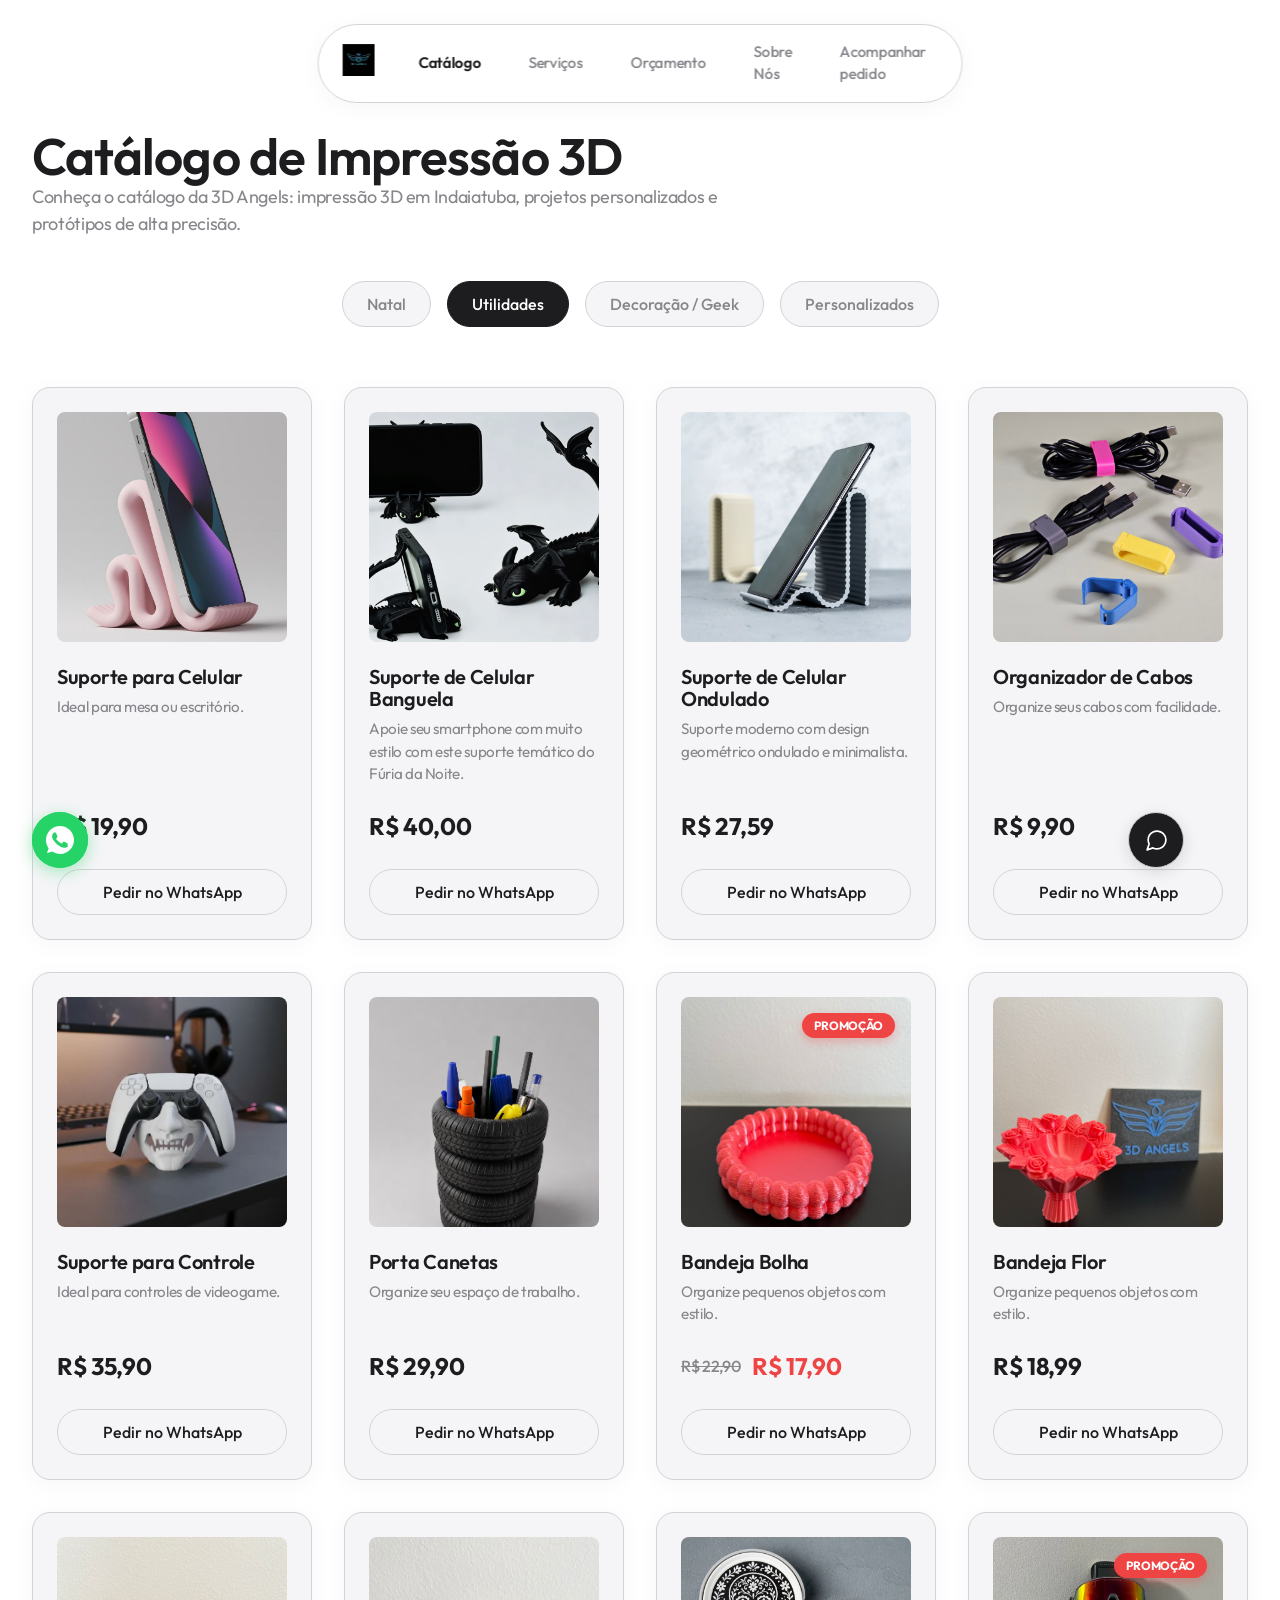
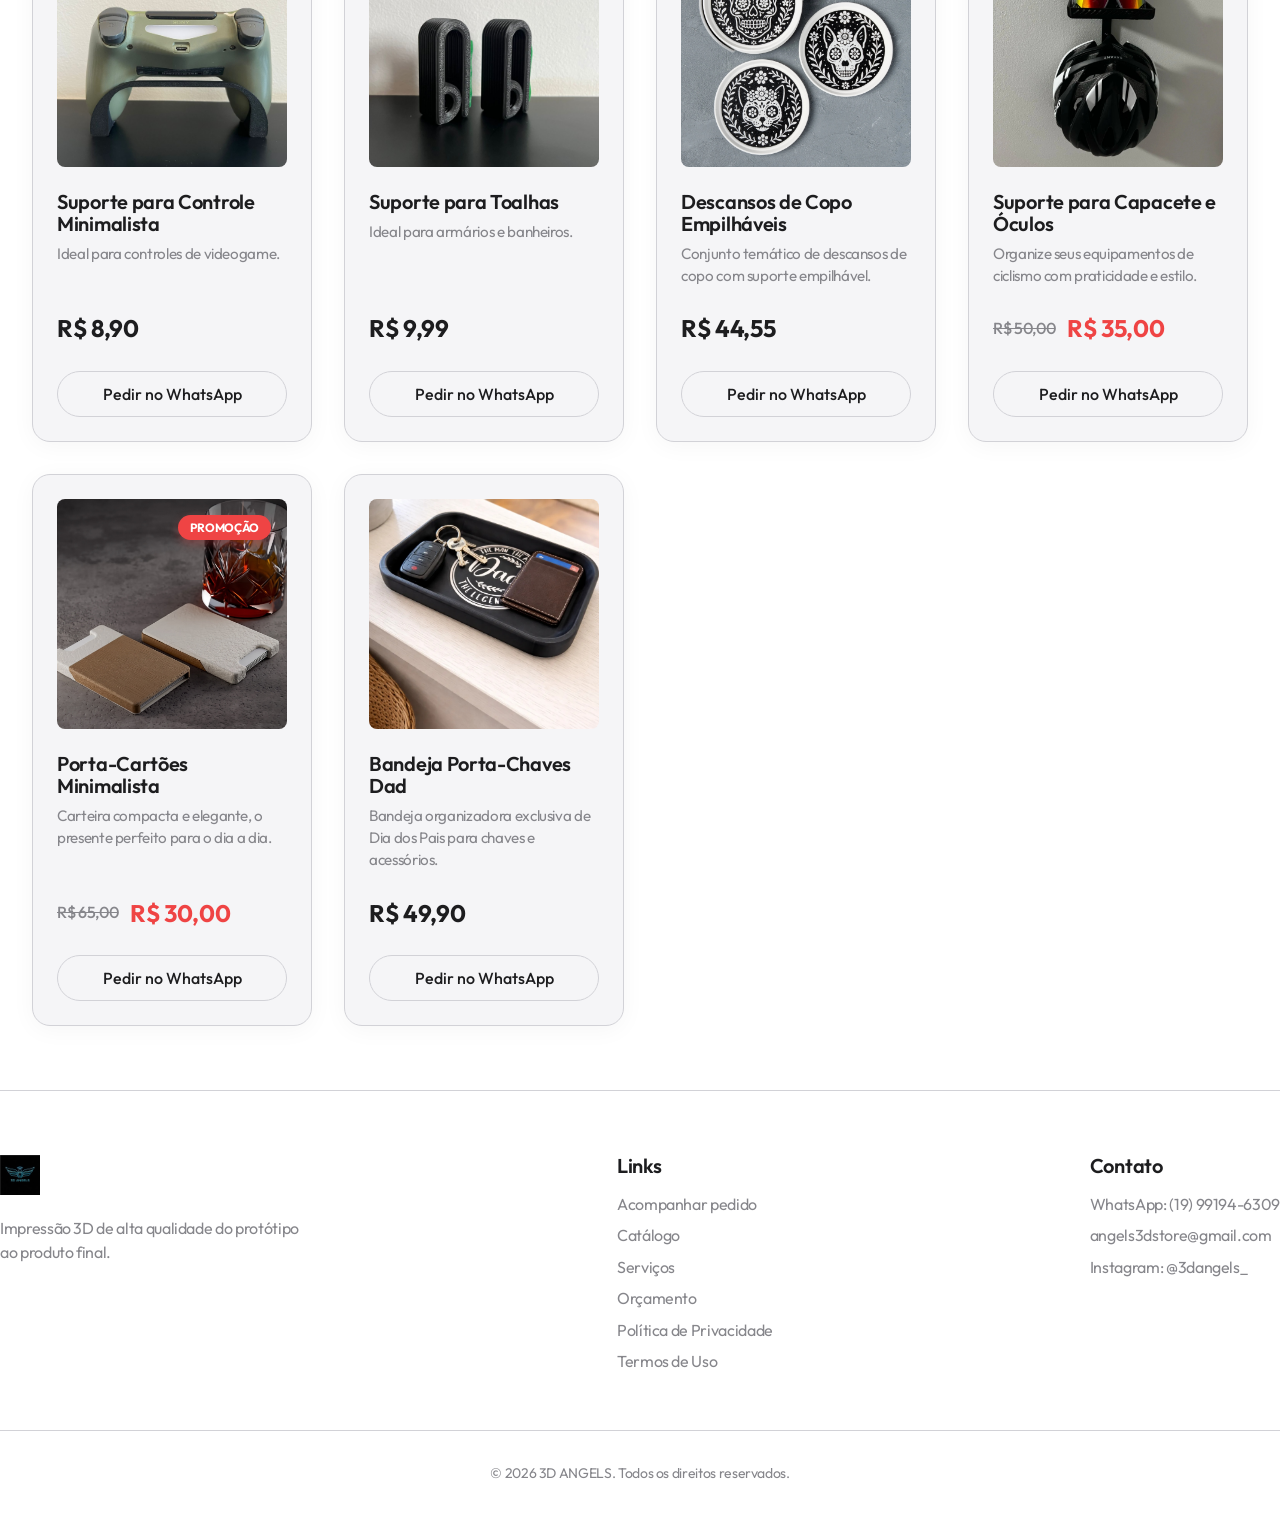
==== index.html @ 59f4aaa6 "Adiciona site 3D Angels e configuracao inicial do repositorio" ====
<!DOCTYPE html>
<html lang="pt-BR">

<head>
  <meta charset="UTF-8">
  <meta name="viewport" content="width=device-width, initial-scale=1.0">
  <title>3D Angels | Impressão 3D em Indaiatuba</title>
  <meta name="google-site-verification" content="56Y5xmGZeFSZk-_kOp8dlm88ryqHyV66SGIFRGbtM3g">
  <meta name="robots" content="index, follow">
  <link rel="canonical" href="https://angels3d.com/">
  <meta name="description"
    content="3D Angels: impressão 3D em Indaiatuba-SP. Conheça nosso catálogo de suportes, decoração geek, chaveiros e presentes personalizados. Peça pelo WhatsApp.">
  <meta property="og:site_name" content="3D Angels">
  <meta property="og:locale" content="pt_BR">
  <meta property="og:title" content="3D Angels | Impressão 3D em Indaiatuba">
  <meta property="og:description"
    content="Suportes, decoração, geek e personalizados. Peça pelo WhatsApp e receba em até 48h.">
  <meta property="og:url" content="https://angels3d.com/">
  <meta property="og:type" content="website">
  <meta property="og:image" content="https://angels3d.com/img/catalogo/PORSHE_QUADRO.jpeg">
  <meta property="og:image:alt" content="Quadro decorativo do catálogo de impressão 3D da 3D Angels">
  <script type="application/ld+json">
  {
    "@context": "https://schema.org",
    "@graph": [
      {
        "@type": "WebSite",
        "@id": "https://angels3d.com/#website",
        "url": "https://angels3d.com/",
        "name": "3D Angels",
        "alternateName": "angels3d.com",
        "inLanguage": "pt-BR",
        "publisher": { "@id": "https://angels3d.com/#organization" }
      },
      {
        "@type": "Organization",
        "@id": "https://angels3d.com/#organization",
        "name": "3D Angels",
        "url": "https://angels3d.com/",
        "logo": "https://angels3d.com/img/logo.png",
        "sameAs": ["https://www.instagram.com/3dangels_/"]
      }
    ]
  }
  </script>
  <link rel="stylesheet" href="styles.css?v=16">
  <link rel="icon" type="image/png" sizes="32x32" href="favicons/favicon-32x32.png">
  <link rel="icon" type="image/png" sizes="16x16" href="favicons/favicon-16x16.png">
  <link rel="apple-touch-icon" sizes="180x180" href="favicons/apple-touch-icon.png">
  <link rel="manifest" href="favicons/site.webmanifest">
  <link rel="preconnect" href="https://fonts.googleapis.com">
  <link rel="preconnect" href="https://fonts.gstatic.com" crossorigin>
  <link href="https://fonts.googleapis.com/css2?family=Outfit:wght@300;400;500;600;700;800&display=swap"
    rel="stylesheet">
  <link rel="preload" as="image" href="img/logo.png">
</head>

<body>
  <div class="scroll-progress" aria-hidden="true"></div>

  <!-- Preloader -->
  <div class="preloader" id="preloader">
    <img src="img/logo.png" alt="Carregando..." class="preloader-logo">
  </div>

  <nav class="nav-island">
    <a href="index.html">
      <img src="img/logo.png" alt="3D Angels Logo" class="logo">
    </a>
    <button class="menu-toggle" aria-label="Abrir menu" aria-expanded="false" onclick="toggleMenu()">☰</button>
    <div class="nav-links" id="nav-links">
      <a href="index.html" style="color: var(--text-main); font-weight: 600;">Catálogo</a>
      <a href="servicos.html">Serviços</a>
      <a href="orcamento.html">Orçamento</a>
      <a href="sobre.html">Sobre Nós</a>
      <a href="https://pedidos.angels3d.com/">Acompanhar pedido</a>
    </div>
  </nav>

  <main style="padding-top: 8rem; min-height: 100dvh;">
    <section class="container">
      <div class="section-header fade-in-up" style="margin-bottom: 2rem;">
        <h1 style="font-size: clamp(2.5rem, 4vw, 4.5rem);">Catálogo de Impressão 3D</h1>
        <p>Conheça o catálogo da 3D Angels: impressão 3D em Indaiatuba, projetos personalizados e protótipos de alta precisão.</p>
      </div>

      <div class="catalogo-tabs-slot">
      <div class="catalogo-tabs" aria-label="Categorias do catálogo">
        <button class="tab-btn" data-categoria="natal" onclick="trocarCategoria('natal')">Natal</button>
        <button class="tab-btn active" data-categoria="utilidades" onclick="trocarCategoria('utilidades')">Utilidades</button>
        <button class="tab-btn" data-categoria="decoracao" onclick="trocarCategoria('decoracao')">Decoração / Geek</button>
        <button class="tab-btn" data-categoria="personalizados" onclick="trocarCategoria('personalizados')">Personalizados</button>
      </div>
      </div>

      <div class="catalogo-grid fade-in-up" style="transition-delay: 0.2s;">

        <!-- NATAL -->
        <div class="categoria" id="natal">
          <div class="card produto"
            onclick="abrirModal('img/catalogo/presepio-decorativo-natalino.png', 'Presépio decorativo natalino', 'Presépio decorativo com personagens e arco estrelado para celebrar o Natal.', 'R$ 55,00')"
            style="cursor:pointer">
            
            <div class="img-wrapper"><img src="img/catalogo/presepio-decorativo-natalino.png" alt="Presépio decorativo natalino" loading="lazy" width="1000" height="750"></div>
            <h3>Presépio decorativo natalino</h3>
            <p>Presépio decorativo com personagens e arco estrelado para celebrar o Natal.</p>
            <div class="produto-preco">R$ 55,00</div>
            <button class="btn-whatsapp"
              onclick="event.stopPropagation(); pedirProduto('Presépio decorativo natalino - R$ 55,00')">Pedir no WhatsApp</button>
          </div>
          <div class="card produto"
            onclick="abrirModal('img/catalogo/colecao-natal-organico-moderno.png', 'Coleção de Natal Orgânico Moderno', 'Personagens natalinos com formas orgânicas e texturas que valorizam a decoração.', 'R$ 39,45')"
            style="cursor:pointer">
            
            <div class="img-wrapper"><img src="img/catalogo/colecao-natal-organico-moderno.png" alt="Coleção de Natal Orgânico Moderno" loading="lazy" width="1000" height="750"></div>
            <h3>Coleção de Natal Orgânico Moderno</h3>
            <p>Personagens natalinos com formas orgânicas e texturas que valorizam a decoração.</p>
            <div class="produto-preco">R$ 39,45</div>
            <button class="btn-whatsapp"
              onclick="event.stopPropagation(); pedirProduto('Coleção de Natal Orgânico Moderno - R$ 39,45')">Pedir no WhatsApp</button>
          </div>
          <div class="card produto"
            onclick="abrirModal('img/catalogo/rena-natalina.png', 'Rena Natalina', 'Rena decorativa com linhas delicadas e design minimalista. Valor por unidade.', 'R$ 15,00 / un.')"
            style="cursor:pointer">
            
            <div class="img-wrapper"><img src="img/catalogo/rena-natalina.png" alt="Rena Natalina" loading="lazy" width="1000" height="750"></div>
            <h3>Rena Natalina</h3>
            <p>Rena decorativa com linhas delicadas e design minimalista. Valor por unidade.</p>
            <div class="produto-preco">R$ 15,00 / un.</div>
            <button class="btn-whatsapp"
              onclick="event.stopPropagation(); pedirProduto('Rena Natalina - R$ 15,00 / un.')">Pedir no WhatsApp</button>
          </div>
          <div class="card produto"
            onclick="abrirModal('img/catalogo/pikachu-de-natal.png', 'Pikachu de Natal', 'Pikachu em uma versão natalina para presentear e decorar com personalidade.', 'De R$ 119,90 por R$ 89,90')"
            style="cursor:pointer">
            <div class="badge">Promoção</div>
            <div class="img-wrapper"><img src="img/catalogo/pikachu-de-natal.png" alt="Pikachu de Natal" loading="lazy" width="1000" height="750"></div>
            <h3>Pikachu de Natal</h3>
            <p>Pikachu em uma versão natalina para presentear e decorar com personalidade.</p>
            <div class="produto-preco promocao-preco"><span class="preco-antigo">R$ 119,90</span><span class="preco-atual">R$ 89,90</span></div>
            <button class="btn-whatsapp"
              onclick="event.stopPropagation(); pedirProduto('Pikachu de Natal - R$ 89,90')">Pedir no WhatsApp</button>
          </div>
          <div class="card produto"
            onclick="abrirModal('img/catalogo/quebra-nozes-natal.png', 'Quebra-Nozes', 'O clássico Quebra-Nozes em uma versão decorativa moderna. Valor por unidade.', 'R$ 39,90 / un.')"
            style="cursor:pointer">
            
            <div class="img-wrapper"><img src="img/catalogo/quebra-nozes-natal.png" alt="Quebra-Nozes" loading="lazy" width="1000" height="750"></div>
            <h3>Quebra-Nozes</h3>
            <p>O clássico Quebra-Nozes em uma versão decorativa moderna. Valor por unidade.</p>
            <div class="produto-preco">R$ 39,90 / un.</div>
            <button class="btn-whatsapp"
              onclick="event.stopPropagation(); pedirProduto('Quebra-Nozes - R$ 39,90 / un.')">Pedir no WhatsApp</button>
          </div>
          <div class="card produto"
            onclick="abrirModal('img/catalogo/arvore-natal-japandi.png', 'Árvore de Natal Japandi', 'Árvore decorativa com formas espirais e estrela no topo, inspirada no estilo Japandi.', 'R$ 16,89')"
            style="cursor:pointer">
            
            <div class="img-wrapper"><img src="img/catalogo/arvore-natal-japandi.png" alt="Árvore de Natal Japandi" loading="lazy" width="1000" height="750"></div>
            <h3>Árvore de Natal Japandi</h3>
            <p>Árvore decorativa com formas espirais e estrela no topo, inspirada no estilo Japandi.</p>
            <div class="produto-preco">R$ 16,89</div>
            <button class="btn-whatsapp"
              onclick="event.stopPropagation(); pedirProduto('Árvore de Natal Japandi - R$ 16,89')">Pedir no WhatsApp</button>
          </div>
        </div>

        <!-- UTILIDADES -->
        <div class="categoria active" id="utilidades">
          <div class="card produto"
            onclick="abrirModal('img/catalogo/SuporteCelular.jpg', 'Suporte para Celular', 'Ideal para mesa ou escritório.', 'R$ 19,90')"
            style="cursor:pointer">
            <div class="img-wrapper"><img src="img/catalogo/SuporteCelular.jpg" alt="Suporte para Celular"></div>
            <h3>Suporte para Celular</h3>
            <p>Ideal para mesa ou escritório.</p>
            <div class="produto-preco">R$ 19,90</div>
            <button class="btn-whatsapp"
              onclick="event.stopPropagation(); pedirProduto('Suporte para Celular - R$ 19,90')">Pedir no
              WhatsApp</button>
          </div>
          <div class="card produto"
            onclick="abrirModal('img/catalogo/suporte_celular_banguela.png', 'Suporte de Celular Banguela', 'Apoie seu smartphone com muito estilo com este suporte temático do Fúria da Noite.', 'R$ 40,00')"
            style="cursor:pointer">
            <div class="img-wrapper"><img src="img/catalogo/suporte_celular_banguela.png" alt="Suporte de Celular Banguela"></div>
            <h3>Suporte de Celular Banguela</h3>
            <p>Apoie seu smartphone com muito estilo com este suporte temático do Fúria da Noite.</p>
            <div class="produto-preco">R$ 40,00</div>
            <button class="btn-whatsapp"
              onclick="event.stopPropagation(); pedirProduto('Suporte de Celular Banguela - R$ 40,00')">Pedir no WhatsApp</button>
          </div>
          <div class="card produto"
            onclick="abrirModal('img/catalogo/suporte_celular_ondulado.png', 'Suporte de Celular Ondulado', 'Suporte de celular moderno com design geométrico ondulado. Minimalista, estável e perfeito para a sua mesa.', 'R$ 27,59')"
            style="cursor:pointer">
            <div class="img-wrapper"><img src="img/catalogo/suporte_celular_ondulado.png" alt="Suporte de Celular Ondulado"></div>
            <h3>Suporte de Celular Ondulado</h3>
            <p>Suporte moderno com design geométrico ondulado e minimalista.</p>
            <div class="produto-preco">R$ 27,59</div>
            <button class="btn-whatsapp"
              onclick="event.stopPropagation(); pedirProduto('Suporte de Celular Ondulado - R$ 27,59')">Pedir no WhatsApp</button>
          </div>
          <div class="card produto"
            onclick="abrirModal('img/catalogo/OrganizadorDeFios.jpg', 'Organizador de Cabos', 'Organize seus cabos com facilidade.', 'R$ 9,90')"
            style="cursor:pointer">
            <div class="img-wrapper"><img src="img/catalogo/OrganizadorDeFios.jpg" alt="Organizador de Cabos"></div>
            <h3>Organizador de Cabos</h3>
            <p>Organize seus cabos com facilidade.</p>
            <div class="produto-preco">R$ 9,90</div>
            <button class="btn-whatsapp"
              onclick="event.stopPropagation(); pedirProduto('Organizador de Cabos - R$ 9,90')">Pedir no
              WhatsApp</button>
          </div>
          <div class="card produto"
            onclick="abrirModal('img/catalogo/SuporteControle.jpg', 'Suporte para Controle', 'Ideal para controles de videogame.', 'R$ 35,90')"
            style="cursor:pointer">
            <div class="img-wrapper"><img src="img/catalogo/SuporteControle.jpg" alt="Suporte para Controle"></div>
            <h3>Suporte para Controle</h3>
            <p>Ideal para controles de videogame.</p>
            <div class="produto-preco">R$ 35,90</div>
            <button class="btn-whatsapp"
              onclick="event.stopPropagation(); pedirProduto('Suporte para Controle - R$ 35,90')">Pedir no
              WhatsApp</button>
          </div>
          <div class="card produto"
            onclick="abrirModal('img/catalogo/PORTA_CANETAS.png', 'Porta Canetas', 'Organize seu espaço de trabalho.', 'R$ 29,90')"
            style="cursor:pointer">
            <div class="img-wrapper"><img src="img/catalogo/PORTA_CANETAS.png" alt="Porta Canetas"></div>
            <h3>Porta Canetas</h3>
            <p>Organize seu espaço de trabalho.</p>
            <div class="produto-preco">R$ 29,90</div>
            <button class="btn-whatsapp"
              onclick="event.stopPropagation(); pedirProduto('Porta Canetas - R$ 29,90')">Pedir no WhatsApp</button>
          </div>
          <div class="card produto"
            onclick="abrirModal('img/catalogo/BANDEJA_BOLHA.jpeg', 'Bandeja Bolha', 'Organize pequenos objetos com estilo.', 'R$ 17,90')"
            style="cursor:pointer">
            <div class="badge">Promoção</div>
            <div class="img-wrapper"><img src="img/catalogo/BANDEJA_BOLHA.jpeg" alt="Bandeja Bolha"></div>
            <h3>Bandeja Bolha</h3>
            <p>Organize pequenos objetos com estilo.</p>
            <div class="produto-preco promocao-preco"><span class="preco-antigo">R$ 22,90</span><span
                class="preco-atual">R$ 17,90</span></div>
            <button class="btn-whatsapp"
              onclick="event.stopPropagation(); pedirProduto('Bandeja Bolha - R$ 17,90')">Pedir no WhatsApp</button>
          </div>
          <div class="card produto"
            onclick="abrirModal('img/catalogo/BANDEJA_FLOR.jpeg', 'Bandeja Flor', 'Organize pequenos objetos com estilo.', 'R$ 18,99')"
            style="cursor:pointer">
            <div class="img-wrapper"><img src="img/catalogo/BANDEJA_FLOR.jpeg" alt="Bandeja Flor"></div>
            <h3>Bandeja Flor</h3>
            <p>Organize pequenos objetos com estilo.</p>
            <div class="produto-preco">R$ 18,99</div>
            <button class="btn-whatsapp"
              onclick="event.stopPropagation(); pedirProduto('Bandeja Flor - R$ 18,99')">Pedir no WhatsApp</button>
          </div>
          <div class="card produto"
            onclick="abrirModal('img/catalogo/SUPORTE_CONTROLE2.jpeg', 'Suporte para Controle Minimalista', 'Ideal para controles de videogame.', 'R$ 8,90')"
            style="cursor:pointer">
            <div class="img-wrapper"><img src="img/catalogo/SUPORTE_CONTROLE2.jpeg" alt="Suporte Minimalista"></div>
            <h3>Suporte para Controle Minimalista</h3>
            <p>Ideal para controles de videogame.</p>
            <div class="produto-preco">R$ 8,90</div>
            <button class="btn-whatsapp"
              onclick="event.stopPropagation(); pedirProduto('Suporte para Controle Minimalista - R$ 8,90')">Pedir no
              WhatsApp</button>
          </div>
          <div class="card produto"
            onclick="abrirModal('img/catalogo/SUPORTE_TOALHAS.jpeg', 'Suporte para Toalhas', 'Ideal para armários e banheiros.', 'R$ 9,99')"
            style="cursor:pointer">
            <div class="img-wrapper"><img src="img/catalogo/SUPORTE_TOALHAS.jpeg" alt="Suporte para Toalhas"></div>
            <h3>Suporte para Toalhas</h3>
            <p>Ideal para armários e banheiros.</p>
            <div class="produto-preco">R$ 9,99</div>
            <button class="btn-whatsapp"
              onclick="event.stopPropagation(); pedirProduto('Suporte para Toalhas - R$ 9,99')">Pedir no
              WhatsApp</button>
          </div>
          <div class="card produto"
            onclick="abrirModal('img/catalogo/descanso_copos_empilhaveis.jpg', 'Descansos de Copo Empilháveis', 'Conjunto de descansos de copo temáticos com suporte empilhável. Estampa detalhada no estilo de caveiras mexicanas.', 'R$ 44,55')"
            style="cursor:pointer">
            <div class="img-wrapper"><img src="img/catalogo/descanso_copos_empilhaveis.jpg" alt="Descansos de Copo Empilháveis"></div>
            <h3>Descansos de Copo Empilháveis</h3>
            <p>Conjunto temático de descansos de copo com suporte empilhável.</p>
            <div class="produto-preco">R$ 44,55</div>
            <button class="btn-whatsapp"
              onclick="event.stopPropagation(); pedirProduto('Descansos de Copo Empilháveis - R$ 44,55')">Pedir no WhatsApp</button>
          </div>
          <div class="card produto"
            onclick="abrirModal('img/catalogo/suporte_capacete_bike.jpg', 'Suporte para Capacete e Óculos de Bicicleta', 'Organize seus equipamentos com estilo e praticidade. Suporte de parede resistente para capacete, óculos e acessórios de ciclismo.', 'R$ 35,00')"
            style="cursor:pointer">
            <div class="badge">Promoção</div>
            <div class="img-wrapper"><img src="img/catalogo/suporte_capacete_bike.jpg" alt="Suporte para Capacete e Óculos de Bicicleta"></div>
            <h3>Suporte para Capacete e Óculos</h3>
            <p>Organize seus equipamentos de ciclismo com praticidade e estilo.</p>
            <div class="produto-preco promocao-preco"><span class="preco-antigo">R$ 50,00</span><span class="preco-atual">R$ 35,00</span></div>
            <button class="btn-whatsapp"
              onclick="event.stopPropagation(); pedirProduto('Suporte para Capacete e Óculos de Bicicleta - R$ 35,00')">Pedir no WhatsApp</button>
          </div>
          <div class="card produto"
            onclick="abrirModal('img/catalogo/porta_cartoes_pais.jpg', 'Porta-Cartões Minimalista', 'Carteira porta-cartões compacta e moderna. Um acessório elegante e extremamente prático para o dia a dia.', 'R$ 30,00')"
            style="cursor:pointer">
            <div class="badge">Promoção</div>
            <div class="img-wrapper"><img src="img/catalogo/porta_cartoes_pais.jpg" alt="Porta-Cartões Minimalista"></div>
            <h3>Porta-Cartões Minimalista</h3>
            <p>Carteira compacta e elegante, o presente perfeito para o dia a dia.</p>
            <div class="produto-preco promocao-preco"><span class="preco-antigo">R$ 65,00</span><span class="preco-atual">R$ 30,00</span></div>
            <button class="btn-whatsapp"
              onclick="event.stopPropagation(); pedirProduto('Porta-Cartões Minimalista - R$ 30,00')">Pedir no WhatsApp</button>
          </div>
          <div class="card produto"
            onclick="abrirModal('img/catalogo/bandeja_chaves_dad.jpg', 'Bandeja Porta-Chaves Dad', 'Bandeja organizadora porta-chaves exclusiva de Dia dos Pais. Ideal para organizar chaves, carteiras e pequenos itens com estilo.', 'R$ 49,90')"
            style="cursor:pointer">
            <div class="img-wrapper"><img src="img/catalogo/bandeja_chaves_dad.jpg" alt="Bandeja Porta-Chaves Dad"></div>
            <h3>Bandeja Porta-Chaves Dad</h3>
            <p>Bandeja organizadora exclusiva de Dia dos Pais para chaves e acessórios.</p>
            <div class="produto-preco">R$ 49,90</div>
            <button class="btn-whatsapp"
              onclick="event.stopPropagation(); pedirProduto('Bandeja Porta-Chaves Dad - R$ 49,90')">Pedir no WhatsApp</button>
          </div>
        </div>

        <!-- DECORAÇÃO -->
        <div class="categoria" id="decoracao">
          <div class="card produto"
            onclick="abrirModal('img/catalogo/gato_caveira.png', 'Gato Caveira', 'Mini estátua decorativa de gato com detalhe de caveira metade do rosto exposto. Uma peça única e misteriosa para o seu ambiente.', 'R$ 16,89')"
            style="cursor:pointer">
            <div class="img-wrapper"><img src="img/catalogo/gato_caveira.png" alt="Gato Caveira"></div>
            <h3>Gato Caveira</h3>
            <p>Mini estátua de gato com metade do rosto exposto em estilo caveira.</p>
            <div class="produto-preco">R$ 16,89</div>
            <button class="btn-whatsapp"
              onclick="event.stopPropagation(); pedirProduto('Gato Caveira - R$ 16,89')">Pedir no WhatsApp</button>
          </div>
          <div class="card produto"
            onclick="abrirModal('img/catalogo/corvo.png', 'Corvo Negro Decorativo', 'Estátua decorativa detalhada de Corvo Negro com acabamento realista. Perfeito para decorações misteriosas, góticas ou coleções.', 'R$ 38,70')"
            style="cursor:pointer">
            <div class="img-wrapper"><img src="img/catalogo/corvo.png" alt="Corvo Negro Decorativo"></div>
            <h3>Corvo Negro Decorativo</h3>
            <p>Estátua rica em detalhes com acabamento realista de Corvo Negro.</p>
            <div class="produto-preco">R$ 38,70</div>
            <button class="btn-whatsapp"
              onclick="event.stopPropagation(); pedirProduto('Corvo Negro Decorativo - R$ 38,70')">Pedir no WhatsApp</button>
          </div>
          <div class="card produto"
            onclick="abrirModal('img/catalogo/dragao_esqueleto.png', 'Dragão Esqueleto Colecionável', 'Mini figura articulada de Dragão Esqueleto. Totalmente móvel, detalhada e ideal para colecionadores e entusiastas de fantasia.', 'R$ 26,90')"
            style="cursor:pointer">
            <div class="img-wrapper"><img src="img/catalogo/dragao_esqueleto.png" alt="Dragão Esqueleto Colecionável"></div>
            <h3>Dragão Esqueleto</h3>
            <p>Mini figura articulada de Dragão Esqueleto, com movimentos fluidos.</p>
            <div class="produto-preco">R$ 26,90</div>
            <button class="btn-whatsapp"
              onclick="event.stopPropagation(); pedirProduto('Dragão Esqueleto - R$ 26,90')">Pedir no WhatsApp</button>
          </div>
          <div class="card produto"
            onclick="abrirModal('img/catalogo/spider_noir_funko.jpg', 'Spider-Noir — Estilo Funko', 'Decore seu ambiente com a versão colecionável do Spider-Noir. Design detalhado no clássico estilo cabeçudo que os fãs adoram.', 'R$ 45,00')"
            style="cursor:pointer">
            <div class="img-wrapper"><img src="img/catalogo/spider_noir_funko.jpg" alt="Spider-Noir — Estilo Funko"></div>
            <h3>Spider-Noir — Estilo Funko</h3>
            <p>Decore seu ambiente com a versão colecionável do clássico herói.</p>
            <div class="produto-preco">R$ 45,00</div>
            <button class="btn-whatsapp"
              onclick="event.stopPropagation(); pedirProduto('Spider-Noir — Estilo Funko - R$ 45,00')">Pedir no WhatsApp</button>
          </div>
          <div class="card produto"
            onclick="abrirModal('img/catalogo/suporte_echo_dot_atlas.jpg', 'Suporte para Echo Dot', 'Dê um toque de mitologia grega à sua Alexa com este suporte decorativo que une utilidade e sofisticação.', 'R$ 150,00')"
            style="cursor:pointer">
            <div class="img-wrapper"><img src="img/catalogo/suporte_echo_dot_atlas.jpg" alt="Suporte para Echo Dot"></div>
            <h3>Suporte para Echo Dot</h3>
            <p>Dê um toque de mitologia grega à sua Alexa com este suporte decorativo que une utilidade e sofisticação.</p>
            <div class="produto-preco">R$ 150,00</div>
            <button class="btn-whatsapp"
              onclick="event.stopPropagation(); pedirProduto('Suporte para Echo Dot - R$ 150,00')">Pedir no WhatsApp</button>
          </div>
          <div class="card produto"
            onclick="abrirModal('img/catalogo/PORSHE_QUADRO.jpeg', 'Quadro Porsche', 'Decoração perfeita para amantes de carros.', 'R$ 15,90')"
            style="cursor:pointer">
            <div class="badge badge-popular">Mais vendido</div>
            <div class="img-wrapper"><img src="img/catalogo/PORSHE_QUADRO.jpeg" alt="Quadro Porsche"></div>
            <h3>Quadro Porsche</h3>
            <p>Decoração perfeita para amantes de carros.</p>
            <div class="produto-preco">R$ 15,90</div>
            <button class="btn-whatsapp"
              onclick="event.stopPropagation(); pedirProduto('Quadro Porsche - R$ 15,90')">Pedir no WhatsApp</button>
          </div>
          <div class="card produto"
            onclick="abrirModal('img/catalogo/dragao_banguela_casal.jpeg', 'Dragão Banguela (Casal)', 'Combo Fúria da Noite e Fúria da Luz do filme Como Treinar o Seu Dragão.', 'R$ 50,00')"
            style="cursor:pointer">
            <div class="img-wrapper"><img src="img/catalogo/dragao_banguela_casal.jpeg"
                alt="Dragão Banguela (Combo Casal)"></div>
            <div class="badge">Promoção</div>
            <h3>Dragão Banguela (Casal)</h3>
            <p>Combo Fúria da Noite e Fúria da Luz do filme Como Treinar o Seu Dragão.</p>
            <div class="produto-preco promocao-preco"><span class="preco-antigo">R$ 68,90</span><span
                class="preco-atual">R$ 50,00</span></div>
            <button class="btn-whatsapp"
              onclick="event.stopPropagation(); pedirProduto('Dragão Banguela (Combo Casal) - R$ 50,00')">Pedir no
              WhatsApp</button>
          </div>
          <div class="card produto"
            onclick="abrirModal('img/catalogo/ELPRIMO.jpeg', 'Boneco El Primo', 'Perfeito para fãs de Brawl Stars.', 'R$ 49,90')"
            style="cursor:pointer">
            <div class="img-wrapper"><img src="img/catalogo/ELPRIMO.jpeg" alt="Boneco El Primo"></div>
            <h3>Boneco El Primo</h3>
            <p>Perfeito para fãs de Brawl Stars.</p>
            <div class="produto-preco">R$ 49,90</div>
            <button class="btn-whatsapp"
              onclick="event.stopPropagation(); pedirProduto('Boneco El Primo - R$ 49,90')">Pedir no WhatsApp</button>
          </div>
          <div class="card produto"
            onclick="abrirModal('img/catalogo/DRAGAO_ARTICULADO.jpeg', 'Dragão Articulado', 'Ótimo presente decorativo.', 'R$ 20,90')"
            style="cursor:pointer">
            <div class="img-wrapper"><img src="img/catalogo/DRAGAO_ARTICULADO.jpeg" alt="Dragão Articulado"></div>
            <h3>Dragão Articulado</h3>
            <p>Ótimo presente decorativo.</p>
            <div class="produto-preco">R$ 20,90</div>
            <button class="btn-whatsapp"
              onclick="event.stopPropagation(); pedirProduto('Dragão Articulado - R$ 20,90')">Pedir no
              WhatsApp</button>
          </div>
          <div class="card produto"
            onclick="abrirModal('img/catalogo/MAE_E_FILHO.jpeg', 'Mãe e Filho', 'Presente especial e cheio de significado.', 'R$ 24,90')"
            style="cursor:pointer">
            <div class="img-wrapper"><img src="img/catalogo/MAE_E_FILHO.jpeg" alt="Mãe e Filho"></div>
            <h3>Mãe e Filho</h3>
            <p>Presente especial e cheio de significado.</p>
            <div class="produto-preco">R$ 24,90</div>
            <button class="btn-whatsapp" onclick="event.stopPropagation(); pedirProduto('Mãe e Filho - R$ 24,90')">Pedir
              no WhatsApp</button>
          </div>
          <div class="card produto"
            onclick="abrirModal('img/catalogo/CAVEIRA_DECO.jpeg', 'Caveira Decorativa', 'Ideal para setups e decoração moderna.', 'R$ 27,90')"
            style="cursor:pointer">
            <div class="img-wrapper"><img src="img/catalogo/CAVEIRA_DECO.jpeg" alt="Caveira Decorativa"></div>
            <h3>Caveira Decorativa</h3>
            <p>Ideal para setups e decoração moderna.</p>
            <div class="produto-preco">R$ 27,90</div>
            <button class="btn-whatsapp"
              onclick="event.stopPropagation(); pedirProduto('Caveira Decorativa - R$ 27,90')">Pedir no
              WhatsApp</button>
          </div>
          <div class="card produto"
            onclick="abrirModal('img/catalogo/TE_AMO_DECO.jpeg', 'Decoração Te Amo', 'Mostre seu amor com estilo.', 'R$ 15,90')"
            style="cursor:pointer">
            <div class="img-wrapper"><img src="img/catalogo/TE_AMO_DECO.jpeg" alt="Decoração Te Amo"></div>
            <h3>Decoração "Te Amo"</h3>
            <p>Mostre seu amor com estilo.</p>
            <div class="produto-preco">R$ 15,90</div>
            <button class="btn-whatsapp"
              onclick="event.stopPropagation(); pedirProduto('Decoração Te Amo - R$ 15,90')">Pedir no
              WhatsApp</button>
          </div>
          <div class="card produto"
            onclick="abrirModal('img/catalogo/VASO_BONECO.jpeg', 'Vaso Boneco', 'Decore com um toque divertido.', 'R$ 19,90')"
            style="cursor:pointer">
            <div class="img-wrapper"><img src="img/catalogo/VASO_BONECO.jpeg" alt="Vaso Boneco"></div>
            <h3>Vaso Boneco</h3>
            <p>Decore com um toque divertido.</p>
            <div class="produto-preco">R$ 19,90</div>
            <button class="btn-whatsapp" onclick="event.stopPropagation(); pedirProduto('Vaso Boneco - R$ 19,90')">Pedir
              no WhatsApp</button>
          </div>
          <div class="card produto"
            onclick="abrirModal('img/catalogo/flexi_dino_pais.png', 'Flexi Dino Dia dos Pais', 'Um simpático dinossauro articulado com um coração especial para o melhor pai do mundo. Um presente criativo e divertido.', 'R$ 20,00')"
            style="cursor:pointer">
            <div class="img-wrapper"><img src="img/catalogo/flexi_dino_pais.png" alt="Flexi Dino Dia dos Pais"></div>
            <h3>Flexi Dino Dia dos Pais</h3>
            <p>Dinossauro articulado divertido segurando um coração especial.</p>
            <div class="produto-preco">R$ 20,00</div>
            <button class="btn-whatsapp"
              onclick="event.stopPropagation(); pedirProduto('Flexi Dino Dia dos Pais - R$ 20,00')">Pedir no WhatsApp</button>
          </div>
          <div class="card produto"
            onclick="abrirModal('img/catalogo/darth_vader_pais.jpg', 'Placa Darth Vader — Dia dos Pais', 'Para os pais que são fãs de Star Wars! Placa decorativa com a clássica frase adaptada para os melhores pais do universo.', 'R$ 30,00')"
            style="cursor:pointer">
            <div class="img-wrapper"><img src="img/catalogo/darth_vader_pais.jpg" alt="Placa Darth Vader — Dia dos Pais"></div>
            <h3>Placa Darth Vader — Dia dos Pais</h3>
            <p>O presente ideal de Dia dos Pais para os fãs de Star Wars.</p>
            <div class="produto-preco">R$ 30,00</div>
            <button class="btn-whatsapp"
              onclick="event.stopPropagation(); pedirProduto('Placa Darth Vader — Dia dos Pais - R$ 30,00')">Pedir no WhatsApp</button>
          </div>
          <div class="card produto"
            onclick="abrirModal('img/catalogo/estatua_minimalista_pai_filho.png', 'Estátua Minimalista Pai e Filho', 'Estátua decorativa minimalista representando a conexão única entre pai e filho. O filho com sua capa de super-herói, mostrando que o pai é o seu maior herói.', 'R$ 22,90')"
            style="cursor:pointer">
            <div class="img-wrapper"><img src="img/catalogo/estatua_minimalista_pai_filho.png" alt="Estátua Minimalista Pai e Filho"></div>
            <h3>Estátua Minimalista Pai e Filho</h3>
            <p>Estátua decorativa minimalista representando a conexão única de pai e filho.</p>
            <div class="produto-preco">R$ 22,90</div>
            <button class="btn-whatsapp"
              onclick="event.stopPropagation(); pedirProduto('Estátua Minimalista Pai e Filho - R$ 22,90')">Pedir no WhatsApp</button>
          </div>
        </div>

        <!-- PERSONALIZADOS -->
        <div class="categoria" id="personalizados">
          <div class="card produto"
            onclick="abrirModal('img/catalogo/personagem_personalizado.jpeg', 'Personagem Personalizado Único', 'Criamos um boneco ou personagem com características reais e únicas sob medida.', 'Sob consulta')"
            style="cursor:pointer">
            <div class="img-wrapper"><img src="img/catalogo/personagem_personalizado.jpeg"
                alt="Personagem Personalizado Único"></div>
            <h3>Personagem Personalizado Único</h3>
            <p>Criamos um boneco ou personagem com características reais e únicas sob medida.</p>
            <div class="produto-preco">Sob consulta</div>
            <button class="btn-whatsapp"
              onclick="event.stopPropagation(); pedirProduto('Personagem Personalizado Único')">Pedir no
              WhatsApp</button>
          </div>
          <div class="card produto"
            onclick="abrirModal('img/catalogo/DOG_CHAVEIRO.jpeg', 'Chaveiro — Cachorro', 'Envie sua foto, nós criamos o chaveiro.', 'Sob consulta')"
            style="cursor:pointer">
            <div class="img-wrapper"><img src="img/catalogo/DOG_CHAVEIRO.jpeg" alt="Chaveiro Cachorro"></div>
            <h3>Chaveiro — Cachorro</h3>
            <p>Envie sua foto, nós criamos o chaveiro.</p>
            <div class="produto-preco">Sob consulta</div>
            <button class="btn-whatsapp"
              onclick="event.stopPropagation(); pedirProduto('Chaveiro Cachorro (Personalizado)')">Pedir no
              WhatsApp</button>
          </div>
          <div class="card produto"
            onclick="abrirModal('img/catalogo/DOG2_CHAVEIRO.jpeg', 'Chaveiro — Cachorro II', 'Seu melhor amigo, sempre com você.', 'Sob consulta')"
            style="cursor:pointer">
            <div class="img-wrapper"><img src="img/catalogo/DOG2_CHAVEIRO.jpeg" alt="Chaveiro Cachorro II"></div>
            <h3>Chaveiro — Cachorro II</h3>
            <p>Seu melhor amigo, sempre com você.</p>
            <div class="produto-preco">Sob consulta</div>
            <button class="btn-whatsapp"
              onclick="event.stopPropagation(); pedirProduto('Chaveiro Cachorro II (Personalizado)')">Pedir no
              WhatsApp</button>
          </div>
          <div class="card produto"
            onclick="abrirModal('img/catalogo/CAT_CHAVEIRO.jpeg', 'Chaveiro — Gato', 'Um mimo único feito a partir do seu pet.', 'Sob consulta')"
            style="cursor:pointer">
            <div class="img-wrapper"><img src="img/catalogo/CAT_CHAVEIRO.jpeg" alt="Chaveiro Gato"></div>
            <h3>Chaveiro — Gato</h3>
            <p>Um mimo único feito a partir do seu pet.</p>
            <div class="produto-preco">Sob consulta</div>
            <button class="btn-whatsapp"
              onclick="event.stopPropagation(); pedirProduto('Chaveiro Gato (Personalizado)')">Pedir no
              WhatsApp</button>
          </div>
          <div class="card produto"
            onclick="abrirModal('img/catalogo/CAT2_CHAVEIRO.jpeg', 'Chaveiro — Gato II', 'Personalizado com as feições do seu gato.', 'Sob consulta')"
            style="cursor:pointer">
            <div class="img-wrapper"><img src="img/catalogo/CAT2_CHAVEIRO.jpeg" alt="Chaveiro Gato II"></div>
            <h3>Chaveiro — Gato II</h3>
            <p>Personalizado com as feições do seu gato.</p>
            <div class="produto-preco">Sob consulta</div>
            <button class="btn-whatsapp"
              onclick="event.stopPropagation(); pedirProduto('Chaveiro Gato II (Personalizado)')">Pedir no
              WhatsApp</button>
          </div>
        </div>

      </div>
    </section>
  </main>

  <footer class="site-footer container">
    <div class="footer-content">
      <div class="footer-col" style="max-width: 300px;">
        <img src="img/logo.png" alt="3D Angels" style="height: 40px; margin-bottom: 1rem;">
        <p style="color: var(--text-muted);">Impressão 3D de alta qualidade do protótipo ao produto final.</p>
      </div>
      <div class="footer-col">
        <h3>Links</h3>
        <a href="https://pedidos.angels3d.com/">Acompanhar pedido</a>
        <a href="index.html">Catálogo</a>
        <a href="servicos.html">Serviços</a>
        <a href="orcamento.html">Orçamento</a>
        <a href="politica-privacidade-angels3d.html">Política de Privacidade</a>
        <a href="termos-de-uso-angels3d.html">Termos de Uso</a>
      </div>
      <div class="footer-col">
        <h3>Contato</h3>
        <a href="https://wa.me/5519991946309" target="_blank" rel="noopener noreferrer">WhatsApp: (19) 99194-6309</a>
        <a href="mailto:angels3dstore@gmail.com">angels3dstore@gmail.com</a>
        <a href="https://www.instagram.com/3dangels_" target="_blank" rel="noopener noreferrer">Instagram: @3dangels_</a>
      </div>
    </div>
    <div class="footer-bottom">
      &copy; 2026 3D ANGELS. Todos os direitos reservados.
    </div>
  </footer>

  <!-- Modal Fullscreen - Opção 3 -->
  <div class="produto-modal" id="produto-modal" onclick="if(event.target===this)fecharModal()">
    <div class="produto-modal-content">
      <button class="modal-close" aria-label="Fechar detalhes do produto" onclick="fecharModal()">&times;</button>
      <div class="modal-img">
        <img id="modal-img" src="" alt="Produto">
      </div>
      <div class="modal-details">
        <h2 id="modal-nome"></h2>
        <p id="modal-desc"></p>
        <div class="modal-preco" id="modal-preco"></div>
        <button class="btn-whatsapp modal-btn-wpp" id="modal-btn-wpp">Pedir no WhatsApp</button>
      </div>
    </div>
  </div>

  <!-- WhatsApp Flutuante -->
  <a href="https://wa.me/5519991946309" target="_blank" rel="noopener noreferrer" class="whatsapp-float" aria-label="Fale conosco no WhatsApp">
    <svg viewBox="0 0 32 32" xmlns="http://www.w3.org/2000/svg">
      <path
        d="M16.004 0h-.008C7.174 0 0 7.176 0 16.004c0 3.5 1.13 6.744 3.052 9.38L1.056 31.2l6.04-1.94a15.91 15.91 0 008.908 2.744C24.828 32 32 24.824 32 16.004 32 7.176 24.828 0 16.004 0zm9.508 22.62c-.396 1.116-2.328 2.076-3.212 2.148-.804.072-1.8.108-2.904-.18a26.467 26.467 0 01-2.628-.972c-4.62-1.996-7.64-6.66-7.872-6.972-.228-.312-1.872-2.484-1.872-4.74 0-2.256 1.188-3.36 1.608-3.828.396-.432 .876-.54 1.164-.54.288 0 .576 0 .828.012.264.012.624-.108.984.756.372.888 1.272 3.1 1.38 3.328.108.228.18.492.036.792s-.216.468-.432.72c-.216.252-.456.564-.648.756-.216.216-.444.456-.192.888.252.432 1.116 1.836 2.4 2.976 1.644 1.464 3.024 1.92 3.456 2.148.432.228.684.192.936-.108.252-.312 1.08-1.26 1.368-1.692.288-.432.576-.36.972-.216.396.144 2.508 1.188 2.94 1.404.432.216.72.324.828.504.108.18.108 1.044-.288 2.16z" />
    </svg>
  </a>

  <script src="script.js?v=8-scroll" defer></script>
  <script src="chatbot.js?v=6-icons" defer></script>
</body>

</html>
---- styles.css ----
:root {
  --bg-color: #ffffff;
  --card-bg: #f5f5f7;
  --text-main: #1d1d1f;
  --text-muted: #86868b;
  --border-color: #d2d2d7;
  --accent-color: #0066cc;
  
  --shadow-diffusion: 0 4px 24px rgba(0, 0, 0, 0.04);
  --shadow-hover: 0 12px 48px rgba(0, 0, 0, 0.08);
  --glass-bg: rgba(255, 255, 255, 0.72);
  --glass-border: inset 0 0 0 1px rgba(255, 255, 255, 0.2);
  --radius-lg: 18px;
  --radius-md: 12px;
  --radius-sm: 8px;

  --ease-spring: cubic-bezier(0.25, 0.1, 0.25, 1);
  --ease-fluid: cubic-bezier(0.4, 0, 0.2, 1);
}

* {
  margin: 0;
  padding: 0;
  box-sizing: border-box;
}

*:focus-visible {
  outline: 2px solid var(--accent-color);
  outline-offset: 4px;
}

body {
  font-family: 'Outfit', -apple-system, BlinkMacSystemFont, "SF Pro Display", "Segoe UI", Roboto, Helvetica, Arial, sans-serif;
  background-color: var(--bg-color);
  color: var(--text-main);
  line-height: 1.47059;
  font-weight: 400;
  letter-spacing: -0.022em;
  -webkit-font-smoothing: antialiased;
  -moz-osx-font-smoothing: grayscale;
  overflow-x: hidden;
}

h1, h2, h3, h4, h5, h6 {
  font-weight: 600;
  line-height: 1.1;
  letter-spacing: -0.015em;
  color: var(--text-main);
}

a {
  text-decoration: none;
  color: inherit;
  transition: all 0.3s var(--ease-fluid);
}

ul {
  list-style: none;
}

/* Layout Utilities */
.container {
  max-width: 1400px;
  width: 100%;
  margin: 0 auto;
  padding: 0 2rem;
}

@media (max-width: 768px) {
  .container {
    padding: 0 2rem;
  }
}

.grid-bento {
  display: grid;
  grid-template-columns: repeat(12, 1fr);
  gap: 1.5rem;
}

@media (max-width: 768px) {
  .grid-bento {
    display: flex;
    flex-direction: column;
  }
}

.orcamento-grid {
  display: grid;
  grid-template-columns: 1fr 1.2fr;
  gap: 4rem;
  align-items: start;
}

.form-row-2 {
  display: grid;
  grid-template-columns: 1fr 1fr;
  gap: 1.5rem;
}

@media (max-width: 768px) {
  .orcamento-grid {
    grid-template-columns: 1fr;
    gap: 2rem;
    text-align: center;
  }
  .orcamento-grid h1,
  .orcamento-grid p {
    max-width: 100% !important;
    text-align: center;
  }
  .orcamento-grid .card {
    text-align: left;
  }
  .section-header {
    text-align: center;
  }
  .section-header h2,
  .section-header p {
    text-align: center;
    max-width: 100% !important;
  }
  .form-row-2 {
    grid-template-columns: 1fr;
    gap: 1rem;
  }
}

/* Components */
.nav-island {
  position: fixed;
  top: 1.5rem;
  left: 50%;
  transform: translateX(-50%);
  background: var(--glass-bg);
  backdrop-filter: blur(16px);
  -webkit-backdrop-filter: blur(16px);
  border: 1px solid var(--border-color);
  box-shadow: var(--glass-border), var(--shadow-diffusion);
  border-radius: 100px;
  padding: 0.5rem 1.5rem;
  display: flex;
  align-items: center;
  gap: 2rem;
  z-index: 100;
  transition: all 0.4s var(--ease-spring);
}

.nav-island .logo {
  height: 32px;
  object-fit: contain;
}

.menu-toggle {
  display: none;
  background: none;
  border: none;
  font-size: 1.5rem;
  cursor: pointer;
  color: var(--text-main);
}

.nav-links {
  display: flex;
  gap: 1.5rem;
  align-items: center;
}

.nav-links a {
  font-size: 0.95rem;
  font-weight: 500;
  color: var(--text-muted);
  padding: 0.5rem 0.75rem;
  border-radius: 100px;
  position: relative;
}

.nav-links a:hover {
  color: var(--text-main);
}

@media (max-width: 768px) {
  .nav-island {
    width: calc(100% - 1.5rem);
    justify-content: flex-start;
    overflow-x: auto;
    -webkit-overflow-scrolling: touch;
    padding: 0.5rem 1rem;
    scrollbar-width: none; /* Firefox */
    z-index: 9999;
  }
  .nav-island::-webkit-scrollbar {
    display: none; /* Chrome/Safari */
  }
  .menu-toggle {
    display: none !important;
  }
  .nav-links {
    display: flex !important;
    position: static;
    flex-direction: row;
    background: transparent;
    padding: 0;
    margin-top: 0;
    box-shadow: none;
    border: none;
    width: auto;
    gap: 0.5rem;
  }
  .nav-links a {
    white-space: nowrap;
    padding: 0.5rem 1rem;
    font-size: 0.95rem;
  }
}

.btn-primary {
  background-color: var(--accent-color);
  color: #fff !important;
  padding: 0.75rem 1.5rem;
  border-radius: 100px;
  font-weight: 600;
  display: inline-flex;
  align-items: center;
  justify-content: center;
  transition: all 0.2s var(--ease-fluid);
  cursor: pointer;
  border: none;
}

.btn-primary:active {
  transform: scale(0.98) !important;
  opacity: 0.8;
}

.btn-primary:hover {
  background-color: #005bb5;
}

/* Cards / Bento Boxes */
.card {
  background-color: var(--card-bg);
  border-radius: var(--radius-lg);
  padding: 2.5rem;
  border: 1px solid var(--border-color);
  box-shadow: var(--shadow-diffusion);
  transition: all 0.4s var(--ease-fluid);
  position: relative;
  overflow: hidden;
}

.card:hover {
  box-shadow: var(--shadow-hover);
  transform: translateY(-4px);
}

/* Hero Section (Scroll Controlled) */
.hero-scroll-container {
  height: 400vh;
  position: relative;
}

.hero {
  position: sticky;
  top: 0;
  height: 100vh;
  display: flex;
  align-items: center;
  overflow: hidden;
  z-index: 1;
  background-color: var(--text-main);
}

.hero-video-bg {
  position: absolute;
  top: 0;
  left: 0;
  width: 100%;
  height: 100%;
  z-index: -1;
}

.hero-video-bg video {
  width: 100%;
  height: 100%;
  object-fit: cover;
  pointer-events: none;
}

.hero-gradient-overlay {
  position: absolute;
  top: 0;
  left: 0;
  width: 100%;
  height: 100%;
  background: linear-gradient(100deg, rgba(9,9,11,0.95) 0%, rgba(9,9,11,0.7) 45%, rgba(9,9,11,0.1) 100%);
  pointer-events: none;
}

.hero-content-wrapper {
  position: relative;
  z-index: 2;
  width: 100%;
}

.hero-content {
  max-width: 800px;
  padding-top: 4rem;
  margin: 0 auto;
  text-align: center;
}

.hero-content h1 {
  font-size: clamp(4rem, 8vw, 7.5rem);
  font-weight: 800;
  line-height: 1;
  letter-spacing: -0.05em;
  margin-bottom: 1.5rem;
  background: linear-gradient(135deg, #ffffff 0%, rgba(255,255,255,0.6) 100%);
  -webkit-background-clip: text;
  -webkit-text-fill-color: transparent;
  background-clip: text;
}

.hero-content p {
  font-size: 1.25rem;
  font-weight: 400;
  color: rgba(255, 255, 255, 0.75);
  max-width: 55ch;
  margin: 0 auto 3rem auto;
  line-height: 1.6;
}

.hero-actions {
  display: flex; 
  gap: 1.5rem; 
  align-items: center; 
  justify-content: center;
  margin-top: 2rem;
}

@media (max-width: 768px) {
  .hero {
    flex-direction: column;
    align-items: center;
    justify-content: flex-end;
    height: 100dvh;
    background-color: #000;
  }
  .hero .hero-video-bg {
    position: absolute;
    top: 0;
    left: 0;
    height: 100%;
    width: 100%;
  }
  .hero .hero-gradient-overlay {
    background: linear-gradient(to top, rgba(9,9,11,1) 0%, rgba(9,9,11,0.8) 35%, rgba(9,9,11,0) 70%);
  }
  .hero .hero-content-wrapper {
    position: relative;
    z-index: 2;
    margin-top: auto;
    padding-bottom: 2rem;
    text-align: center;
  }
  .hero-content {
    padding-top: 0;
    padding-bottom: 0;
  }
  .hero-content h1 {
    font-size: 2.25rem;
    margin-bottom: 1rem;
    text-align: center;
  }
  .hero-content p {
    font-size: 1rem;
    margin-bottom: 2rem;
    text-align: center;
    margin-left: auto;
    margin-right: auto;
  }
  .hero-actions {
    flex-direction: column;
    align-items: stretch;
    gap: 1rem;
  }
  .hero-actions a {
    width: 100%;
    text-align: center;
  }
}

/* Catalog Styles */
.scroll-progress {
  position: fixed;
  inset: 0 0 auto;
  height: 3px;
  background: #000;
  transform: scaleX(0);
  transform-origin: left;
  pointer-events: none;
  z-index: 9998;
}

.catalogo-tabs-slot {
  margin-bottom: 3rem;
}

.catalogo-tabs-slot .catalogo-tabs {
  margin-bottom: 0;
  padding: 0.75rem;
  border-radius: 28px;
  background: transparent;
}

.catalogo-tabs.is-pinned {
  position: fixed;
  top: var(--tabs-top);
  left: var(--tabs-left);
  width: var(--tabs-width);
  z-index: 99;
  pointer-events: none;
}

.catalogo-tabs.is-pinned .tab-btn {
  pointer-events: auto;
}

@media (max-width: 600px) {
  .catalogo-tabs-slot .catalogo-tabs {
    gap: 0.4rem;
    flex-wrap: wrap;
    padding: 0.6rem 0.25rem;
  }
  .catalogo-tabs-slot .tab-btn {
    padding: 0.65rem 0.6rem;
    font-size: 0.8rem;
    white-space: nowrap;
  }
}

.catalogo-tabs {
  display: flex;
  gap: 1rem;
  margin-bottom: 3rem;
  flex-wrap: wrap;
  justify-content: center;
}

@media (max-width: 400px) {
  .catalogo-tabs-slot .catalogo-tabs { gap: 0.3rem; }
  .catalogo-tabs-slot .tab-btn {
    flex: 1;
    min-width: 0;
    padding: 0.6rem 0.25rem;
    font-size: 0.7rem;
    white-space: normal;
    overflow-wrap: anywhere;
  }
}

.tab-btn {
  background: var(--card-bg);
  color: var(--text-muted);
  border: 1px solid var(--border-color);
  padding: 0.75rem 1.5rem;
  border-radius: 100px;
  font-family: inherit;
  font-weight: 500;
  font-size: 1rem;
  cursor: pointer;
  transition: all 0.2s var(--ease-fluid);
}

.tab-btn:hover {
  color: var(--text-main);
  background: rgba(0,0,0,0.02);
}

.tab-btn.active {
  background: var(--text-main);
  color: #fff;
  border-color: var(--text-main);
}

.categoria {
  display: none;
  grid-template-columns: repeat(auto-fill, minmax(280px, 1fr));
  gap: 2rem;
  animation: fadeIn 0.5s var(--ease-fluid);
}

.categoria.active {
  display: grid;
}

@keyframes fadeIn {
  from { opacity: 0; transform: translateY(10px); }
  to { opacity: 1; transform: translateY(0); }
}

.produto {
  display: flex;
  flex-direction: column;
  padding: 1.5rem;
}

.produto .img-wrapper {
  border-radius: var(--radius-sm);
  overflow: hidden;
  margin-bottom: 1.5rem;
  aspect-ratio: 1 / 1;
  background: var(--bg-color);
}

.produto img {
  width: 100%;
  height: 100%;
  object-fit: cover;
  transition: transform 0.6s var(--ease-spring);
}

.produto:hover img {
  transform: scale(1.05);
}

/* Preserve the complete Christmas product photos, including grouped pieces. */
#natal .img-wrapper {
  aspect-ratio: 4 / 3;
}

#natal .produto img {
  object-fit: contain;
}

#natal .produto:hover img {
  transform: none;
}

.produto h3 {
  font-size: 1.25rem;
  margin-bottom: 0.5rem;
}

.produto p {
  color: var(--text-muted);
  font-size: 0.95rem;
  margin-bottom: 1.5rem;
  flex-grow: 1;
}

.produto-preco {
  font-size: 1.5rem;
  font-weight: 700;
  color: var(--text-main);
  margin-bottom: 1.5rem;
}

.promocao-preco {
  display: flex;
  align-items: center;
  gap: 0.75rem;
}

.preco-antigo {
  font-size: 1rem;
  color: var(--text-muted);
  text-decoration: line-through;
  font-weight: 500;
}

.preco-atual {
  color: #ef4444; /* red for promotion */
}

.badge {
  position: absolute;
  top: 2.5rem;
  right: 2.5rem;
  background: #ef4444;
  color: white;
  padding: 0.25rem 0.75rem;
  border-radius: 100px;
  font-size: 0.75rem;
  font-weight: 700;
  text-transform: uppercase;
  z-index: 2;
  box-shadow: 0 4px 10px rgba(239, 68, 68, 0.3);
}

.badge-popular {
  background: #3b82f6;
  box-shadow: 0 4px 10px rgba(59, 130, 246, 0.3);
}

.btn-whatsapp {
  background-color: transparent;
  color: var(--text-main);
  border: 1px solid var(--border-color);
  padding: 0.75rem;
  border-radius: 100px; /* Apple uses pill shaped buttons often */
  font-weight: 500;
  cursor: pointer;
  transition: all 0.2s var(--ease-fluid);
  width: 100%;
  font-family: inherit;
  font-size: 1rem;
}

.btn-whatsapp:hover {
  background-color: rgba(37, 211, 102, 0.1); /* Subtle WhatsApp Green background */
  color: #25D366;
  border-color: #25D366;
}
.btn-whatsapp:active {
  transform: scale(0.98);
}

/* Form Styles */
.form-group {
  display: flex;
  flex-direction: column;
  gap: 0.5rem;
  margin-bottom: 1.5rem;
}

.form-group label {
  font-size: 0.9rem;
  font-weight: 600;
  color: var(--text-main);
}

.form-group input, .form-group textarea, .form-group select {
  padding: 1rem 1.25rem;
  border-radius: var(--radius-sm);
  border: 1px solid var(--border-color);
  background-color: var(--bg-color);
  font-family: inherit;
  font-size: 1rem;
  transition: all 0.3s var(--ease-fluid);
}

.form-group input:focus, .form-group textarea:focus, .form-group select:focus {
  outline: none;
  border-color: var(--text-main);
  box-shadow: 0 0 0 3px rgba(0,0,0,0.05);
}

.input-error {
  border-color: #ef4444 !important;
  background-color: rgba(239, 68, 68, 0.05) !important;
}

.input-error:focus {
  box-shadow: 0 0 0 3px rgba(239, 68, 68, 0.2) !important;
}

/* Modal Overlay */
.modal-overlay {
  position: fixed;
  top: 0;
  left: 0;
  width: 100%;
  height: 100%;
  background: rgba(0, 0, 0, 0.5);
  backdrop-filter: blur(4px);
  -webkit-backdrop-filter: blur(4px);
  z-index: 10000;
  display: flex;
  align-items: center;
  justify-content: center;
  opacity: 0;
  visibility: hidden;
  transition: all 0.3s var(--ease-fluid);
}

.modal-overlay.active {
  opacity: 1;
  visibility: visible;
}

.modal-content {
  background: var(--bg-color);
  border-radius: var(--radius-lg);
  padding: 2.5rem 2rem;
  width: 90%;
  max-width: 400px;
  box-shadow: var(--shadow-hover);
  transform: translateY(20px);
  transition: all 0.4s var(--ease-spring);
}

.modal-overlay.active .modal-content {
  transform: translateY(0);
}

/* Back to Top Button */
.back-to-top {
  position: fixed;
  bottom: 2rem;
  right: 2rem;
  width: 3rem;
  height: 3rem;
  border-radius: 50%;
  background-color: var(--glass-bg);
  backdrop-filter: blur(12px);
  -webkit-backdrop-filter: blur(12px);
  border: 1px solid var(--border-color);
  color: var(--text-main);
  font-size: 1.25rem;
  font-weight: bold;
  display: flex;
  align-items: center;
  justify-content: center;
  cursor: pointer;
  box-shadow: var(--shadow-diffusion);
  opacity: 0;
  visibility: hidden;
  transform: translateY(20px);
  transition: all 0.4s var(--ease-spring);
  z-index: 999;
}

.back-to-top.visible {
  opacity: 1;
  visibility: visible;
  transform: translateY(0);
}

.back-to-top:hover {
  transform: translateY(-4px);
  background-color: var(--text-main);
  color: var(--bg-color);
  box-shadow: var(--shadow-hover);
}

@media (max-width: 768px) {
  .back-to-top {
    bottom: 1.5rem;
    right: 1.5rem;
    width: 2.75rem;
    height: 2.75rem;
  }
}

/* Animations */
.fade-in-up {
  opacity: 0;
  transform: translateY(20px);
  transition: opacity 0.8s var(--ease-fluid), transform 0.8s var(--ease-fluid);
}

.fade-in-up.visible {
  opacity: 1;
  transform: translateY(0);
}

/* Section Spacing */
.section {
  padding: 8rem 0;
}
@media (max-width: 768px) {
  .section {
    padding: 4rem 0;
  }
  main[style*="padding-top"] {
    padding-top: 5rem !important;
  }
}

.section-header {
  margin-bottom: 4rem;
}

.section-header h2 {
  font-size: clamp(1.75rem, 5vw, 3.5rem);
  margin-bottom: 1rem;
}

.section-header p {
  color: var(--text-muted);
  font-size: clamp(1rem, 3vw, 1.125rem);
  max-width: 60ch;
}

/* Footer */
.site-footer {
  padding: 4rem 0 2rem;
  border-top: 1px solid var(--border-color);
  margin-top: 4rem;
}

.footer-content {
  display: flex;
  justify-content: space-between;
  align-items: flex-start;
  flex-wrap: wrap;
  gap: 2rem;
  margin-bottom: 3rem;
}

@media (max-width: 768px) {
  .site-footer {
    padding: 3rem 0 2rem;
    margin-top: 2rem;
  }
  .footer-content {
    flex-direction: column;
    align-items: center;
    gap: 2.5rem;
    padding: 0;
  }
  .footer-col {
    display: flex;
    flex-direction: column;
    align-items: center;
    text-align: center;
    width: 100%;
    max-width: 100% !important;
  }
  .footer-col img {
    margin: 0 auto 1rem auto;
    display: block;
  }
  .footer-col p {
    max-width: 30ch;
  }
  .footer-col a {
    display: block;
    width: 100%;
    padding: 0.3rem 0;
  }
}

.footer-col h3 {
  font-size: 1.25rem;
  margin-bottom: 1rem;
}

.footer-col a {
  display: block;
  color: var(--text-muted);
  margin-bottom: 0.5rem;
}

.footer-col a:hover {
  color: var(--text-main);
}

.footer-bottom {
  text-align: center;
  color: var(--text-muted);
  font-size: 0.875rem;
  padding-top: 2rem;
  border-top: 1px solid var(--border-color);
}

/* Floating WhatsApp Button */
.whatsapp-float {
  position: fixed;
  bottom: 2rem;
  left: 2rem;
  width: 56px;
  height: 56px;
  border-radius: 50%;
  background-color: #25D366;
  color: #fff;
  display: flex;
  align-items: center;
  justify-content: center;
  box-shadow: 0 4px 16px rgba(37, 211, 102, 0.4);
  z-index: 998;
  transition: all 0.3s var(--ease-fluid);
  text-decoration: none;
}

.whatsapp-float svg {
  width: 28px;
  height: 28px;
  fill: #fff;
}

.whatsapp-float:hover {
  transform: scale(1.1);
  box-shadow: 0 6px 24px rgba(37, 211, 102, 0.5);
}

.whatsapp-float:active {
  transform: scale(0.95);
}

.whatsapp-float::after {
  content: '';
  position: absolute;
  width: 100%;
  height: 100%;
  border-radius: 50%;
  background-color: #25D366;
  z-index: -1;
  animation: whatsapp-pulse 2s ease-out infinite;
}

@keyframes whatsapp-pulse {
  0% { transform: scale(1); opacity: 0.5; }
  100% { transform: scale(1.6); opacity: 0; }
}

@media (max-width: 768px) {
  .whatsapp-float {
    bottom: 1.5rem;
    left: 1.5rem;
    width: 50px;
    height: 50px;
  }
  .whatsapp-float svg {
    width: 24px;
    height: 24px;
  }
}

/* Page Preloader */
.preloader {
  position: fixed;
  top: 0;
  left: 0;
  width: 100%;
  height: 100%;
  background: var(--bg-color);
  display: flex;
  align-items: center;
  justify-content: center;
  z-index: 99999;
  transition: opacity 0.5s var(--ease-fluid), visibility 0.5s var(--ease-fluid);
}

.preloader.loaded {
  opacity: 0;
  visibility: hidden;
  pointer-events: none;
}

.preloader-logo {
  height: 48px;
  animation: preloader-breathe 1.5s ease-in-out infinite;
}

@keyframes preloader-breathe {
  0%, 100% { opacity: 0.4; transform: scale(0.95); }
  50% { opacity: 1; transform: scale(1); }
}

/* ====== Stats Counter ====== */
.stats-grid {
  display: flex;
  align-items: center;
  justify-content: center;
  gap: 3rem;
  padding: 4rem 2rem;
  background: rgba(255, 255, 255, 0.02);
  border: 1px solid var(--border-color);
  border-radius: var(--radius-lg);
}

.stat-item {
  display: flex;
  flex-direction: column;
  align-items: center;
  gap: 0.5rem;
}

.stat-number {
  font-size: clamp(2.5rem, 5vw, 4rem);
  font-weight: 800;
  letter-spacing: -0.03em;
  background: linear-gradient(135deg, var(--accent-color), #38bdf8);
  -webkit-background-clip: text;
  -webkit-text-fill-color: transparent;
  background-clip: text;
  line-height: 1;
}

.stat-label {
  font-size: 0.9rem;
  color: var(--text-muted);
  text-transform: uppercase;
  letter-spacing: 0.1em;
  font-weight: 500;
}

.stat-divider {
  width: 1px;
  height: 60px;
  background: var(--border-color);
}

@media (max-width: 640px) {
  .stats-grid {
    flex-direction: column;
    gap: 2rem;
    padding: 3rem 1.5rem;
  }
  .stat-divider {
    width: 60px;
    height: 1px;
  }
}

/* ====== Opção 3: Modal Fullscreen ====== */
.produto-modal {
  display: none;
  position: fixed;
  inset: 0;
  z-index: 9999;
  background: rgba(0, 0, 0, 0.85);
  backdrop-filter: blur(12px);
  -webkit-backdrop-filter: blur(12px);
  align-items: center;
  justify-content: center;
  padding: 2rem;
}

.produto-modal.active {
  display: flex;
  animation: modalFadeIn 0.3s ease;
}

.produto-modal-content {
  display: flex;
  gap: 3rem;
  max-width: 900px;
  width: 100%;
  background: var(--card-bg);
  border: 1px solid var(--border-color);
  border-radius: var(--radius-lg);
  padding: 2.5rem;
  position: relative;
  animation: modalSlideUp 0.4s cubic-bezier(0.16, 1, 0.3, 1);
}

.modal-close {
  position: absolute;
  top: 1rem;
  right: 1.5rem;
  background: none;
  border: none;
  color: var(--text-muted);
  font-size: 2rem;
  cursor: pointer;
  transition: color 0.2s;
  line-height: 1;
}
.modal-close:hover { color: white; }

.modal-img {
  flex: 1;
  display: flex;
  align-items: center;
  justify-content: center;
}
.modal-img img {
  max-width: 100%;
  max-height: 400px;
  object-fit: contain;
  border-radius: var(--radius-sm);
}

.modal-details {
  flex: 1;
  display: flex;
  flex-direction: column;
  justify-content: center;
  gap: 1rem;
}
.modal-details h2 {
  font-size: 1.75rem;
  font-weight: 700;
}
.modal-details p {
  color: var(--text-muted);
  font-size: 1rem;
  line-height: 1.6;
}
.modal-preco {
  font-size: 1.5rem;
  font-weight: 700;
  color: var(--accent-color);
}
.modal-btn-wpp {
  width: 100%;
  padding: 1rem;
  font-size: 1rem;
  margin-top: 0.5rem;
}

@keyframes modalFadeIn {
  from { opacity: 0; }
  to { opacity: 1; }
}
@keyframes modalSlideUp {
  from { opacity: 0; transform: translateY(40px) scale(0.96); }
  to { opacity: 1; transform: translateY(0) scale(1); }
}

@media (max-width: 768px) {
  .produto-modal-content {
    flex-direction: column;
    gap: 1.5rem;
    padding: 2rem 1.5rem;
    max-height: 90vh;
    overflow-y: auto;
  }
}

/* ====== Reviews Carousel ====== */
.carousel {
  position: relative;
  display: flex;
  align-items: center;
  gap: 1rem;
}

.carousel-viewport {
  overflow: hidden;
  flex: 1;
  border-radius: var(--radius-lg);
}

.carousel-track {
  display: flex;
  transition: transform 0.5s cubic-bezier(0.16, 1, 0.3, 1);
  will-change: transform;
}

.carousel-slide {
  min-width: calc(100% / 3);
  padding: 0 0.75rem;
  box-sizing: border-box;
  flex-shrink: 0;
}

.carousel-card {
  padding: 0 !important;
  overflow: hidden;
  height: 340px;
  display: flex;
  align-items: center;
  justify-content: center;
  background-color: var(--card-bg);
  cursor: grab;
}

.carousel-card:hover {
  transform: translateY(-4px);
  box-shadow: var(--shadow-hover);
}

.carousel-card img {
  width: 100%;
  height: 100%;
  object-fit: contain;
  transition: transform 0.6s var(--ease-spring);
  pointer-events: none;
  user-select: none;
}

.carousel-card:hover img {
  transform: scale(1.03);
}

/* Carousel Navigation Buttons */
.carousel-btn {
  flex-shrink: 0;
  width: 48px;
  height: 48px;
  border-radius: 50%;
  border: 1px solid var(--border-color);
  background: var(--glass-bg);
  backdrop-filter: blur(12px);
  -webkit-backdrop-filter: blur(12px);
  color: var(--text-main);
  cursor: pointer;
  display: flex;
  align-items: center;
  justify-content: center;
  transition: all 0.3s var(--ease-fluid);
  box-shadow: var(--shadow-diffusion);
  z-index: 2;
}

.carousel-btn:hover {
  background: var(--text-main);
  color: var(--bg-color);
  border-color: var(--text-main);
  transform: scale(1.1);
  box-shadow: var(--shadow-hover);
}

.carousel-btn:active {
  transform: scale(0.95);
}

.carousel-btn:disabled {
  opacity: 0.3;
  cursor: not-allowed;
  transform: none;
}

.carousel-btn:disabled:hover {
  background: var(--glass-bg);
  color: var(--text-main);
  border-color: var(--border-color);
  transform: none;
  box-shadow: var(--shadow-diffusion);
}

/* Carousel Dots */
.carousel-dots {
  display: flex;
  align-items: center;
  justify-content: center;
  gap: 0.5rem;
  margin-top: 2rem;
}

.carousel-dot {
  width: 8px;
  height: 8px;
  border-radius: 100px;
  background: var(--border-color);
  border: none;
  cursor: pointer;
  transition: all 0.3s var(--ease-fluid);
  padding: 0;
}

.carousel-dot:hover {
  background: var(--text-muted);
}

.carousel-dot.active {
  width: 28px;
  background: var(--accent-color);
}

/* Carousel Mobile */
@media (max-width: 768px) {
  .carousel {
    gap: 0;
  }

  .carousel-slide {
    min-width: 100%;
    padding: 0 0.5rem;
  }

  .carousel-btn {
    width: 36px;
    height: 36px;
    position: absolute;
    top: 50%;
    transform: translateY(-50%);
    z-index: 3;
    background: rgba(255, 255, 255, 0.9);
    box-shadow: 0 2px 8px rgba(0, 0, 0, 0.15);
  }

  .carousel-btn:hover {
    transform: translateY(-50%) scale(1.05);
  }

  .carousel-btn:active {
    transform: translateY(-50%) scale(0.95);
  }

  .carousel-btn-prev {
    left: 0.75rem;
  }

  .carousel-btn-next {
    right: 0.75rem;
  }

  .carousel-card {
    height: 220px;
    border-radius: var(--radius-md);
  }

  .carousel-card:hover {
    transform: none;
  }

  .carousel-card img {
    object-fit: contain;
  }

  .carousel-dots {
    margin-top: 1rem;
    gap: 0.35rem;
  }

  .carousel-dot {
    width: 6px;
    height: 6px;
  }

  .carousel-dot.active {
    width: 20px;
  }
}

@media (min-width: 769px) and (max-width: 1024px) {
  .carousel-slide {
    min-width: 50%;
  }
}

/* ====== Chatbot Widget ====== */
.chatbot-trigger {
  position: fixed;
  bottom: 2rem;
  right: 6rem;
  width: 56px;
  height: 56px;
  border-radius: 50%;
  background: var(--text-main);
  color: #fff;
  border: 1px solid var(--border-color);
  cursor: pointer;
  display: flex;
  align-items: center;
  justify-content: center;
  box-shadow: 0 4px 16px rgba(0, 0, 0, 0.12);
  z-index: 10001;
  transition: background 0.2s, transform 0.2s;
}

.chatbot-trigger:hover { background: var(--accent-color); }
.chatbot-trigger:active { transform: scale(0.96); }
.chat-icon { width: 18px; height: 18px; flex-shrink: 0; }
.chatbot-trigger .chat-icon { width: 25px; height: 25px; }
.chatbot-avatar .chat-icon { width: 23px; height: 23px; }

.chatbot-trigger:focus-visible,
.chatbot-window button:focus-visible {
  outline: 2px solid var(--accent-color);
  outline-offset: 3px;
}

/* Chat Window */
.chatbot-window {
  position: fixed;
  bottom: 6rem;
  right: 2rem;
  width: 380px;
  max-height: min(620px, calc(100dvh - 7rem));
  background: var(--bg-color);
  border-radius: var(--radius-lg);
  border: 1px solid var(--border-color);
  box-shadow: 0 20px 60px rgba(0, 0, 0, 0.15), 0 0 0 1px rgba(0, 0, 0, 0.05);
  display: flex;
  flex-direction: column;
  z-index: 10002;
  overflow: hidden;

  opacity: 0;
  visibility: hidden;
  transform: translateY(20px) scale(0.95);
  transform-origin: bottom right;
  transition: all 0.35s cubic-bezier(0.16, 1, 0.3, 1);
}

.chatbot-window.open {
  opacity: 1;
  visibility: visible;
  transform: translateY(0) scale(1);
}

/* Chat Header */
.chatbot-header {
  display: flex;
  align-items: center;
  gap: 0.75rem;
  padding: 1rem 1.25rem;
  background: var(--text-main);
  color: #fff;
  flex-shrink: 0;
}

.chatbot-avatar {
  width: 36px;
  height: 36px;
  border-radius: 50%;
  background: rgba(255, 255, 255, 0.2);
  display: flex;
  align-items: center;
  justify-content: center;
  font-size: 1.1rem;
  flex-shrink: 0;
}

.chatbot-header-info {
  flex: 1;
}

.chatbot-header-info h4 {
  color: #fff;
  font-size: 0.95rem;
  font-weight: 600;
  margin: 0;
  line-height: 1.2;
}

.chatbot-header-info span {
  font-size: 0.75rem;
  color: rgba(255, 255, 255, 0.75);
  display: flex;
  align-items: center;
  gap: 0.35rem;
}

.chatbot-close {
  background: rgba(255, 255, 255, 0.15);
  border: none;
  color: #fff;
  width: 30px;
  height: 30px;
  border-radius: 50%;
  cursor: pointer;
  display: flex;
  align-items: center;
  justify-content: center;
  font-size: 1.1rem;
  transition: background 0.2s;
  flex-shrink: 0;
}

.chatbot-close:hover {
  background: rgba(255, 255, 255, 0.3);
}

/* Chat Body */
.chatbot-body {
  flex: 1;
  overflow-y: auto;
  padding: 1.25rem;
  display: flex;
  flex-direction: column;
  gap: 0.75rem;
  min-height: 0;
  max-height: 340px;
  scroll-behavior: smooth;
}

.chatbot-body::-webkit-scrollbar {
  width: 4px;
}

.chatbot-body::-webkit-scrollbar-track {
  background: transparent;
}

.chatbot-body::-webkit-scrollbar-thumb {
  background: var(--border-color);
  border-radius: 100px;
}

/* Messages */
.chat-message {
  display: flex;
  gap: 0.5rem;
  align-items: flex-end;
  animation: msgSlideIn 0.3s cubic-bezier(0.16, 1, 0.3, 1);
}

@keyframes msgSlideIn {
  from { opacity: 0; transform: translateY(10px); }
  to { opacity: 1; transform: translateY(0); }
}

.chat-message-bot .chat-bubble {
  background: var(--card-bg);
  color: var(--text-main);
  border-radius: var(--radius-md) var(--radius-md) var(--radius-md) 4px;
  padding: 0.75rem 1rem;
  font-size: 0.9rem;
  line-height: 1.5;
  max-width: 85%;
  border: 1px solid var(--border-color);
  white-space: pre-line;
}

.chat-message-user {
  flex-direction: row-reverse;
}

.chat-message-user .chat-bubble {
  background: linear-gradient(135deg, var(--accent-color), #38bdf8);
  color: #fff;
  border-radius: var(--radius-md) var(--radius-md) 4px var(--radius-md);
  padding: 0.75rem 1rem;
  font-size: 0.9rem;
  line-height: 1.5;
  max-width: 85%;
}

/* Typing Indicator */
.chat-typing {
  display: flex;
  gap: 4px;
  padding: 0.75rem 1rem;
  background: var(--card-bg);
  border: 1px solid var(--border-color);
  border-radius: var(--radius-md) var(--radius-md) var(--radius-md) 4px;
  width: fit-content;
}

.chat-typing span {
  width: 7px;
  height: 7px;
  background: var(--text-muted);
  border-radius: 50%;
  animation: typingBounce 1.4s infinite ease-in-out;
}

.chat-typing span:nth-child(2) { animation-delay: 0.2s; }
.chat-typing span:nth-child(3) { animation-delay: 0.4s; }

@keyframes typingBounce {
  0%, 60%, 100% { transform: translateY(0); opacity: 0.4; }
  30% { transform: translateY(-6px); opacity: 1; }
}

/* Option Buttons */
.chat-options {
  display: flex;
  flex-direction: column;
  gap: 0.5rem;
  animation: msgSlideIn 0.3s cubic-bezier(0.16, 1, 0.3, 1);
}

.chat-option-btn {
  display: flex;
  align-items: center;
  gap: 0.65rem;
  background: var(--bg-color);
  color: var(--accent-color);
  border: 1px solid var(--accent-color);
  border-radius: 100px;
  padding: 0.6rem 1rem;
  font-size: 0.85rem;
  font-weight: 500;
  font-family: inherit;
  cursor: pointer;
  transition: all 0.2s var(--ease-fluid);
  text-align: left;
}

.chat-option-btn:hover {
  background: var(--accent-color);
  color: #fff;
  transform: translateX(4px);
}

.chat-option-btn:active {
  transform: translateX(4px) scale(0.98);
}

/* Chat Footer branding */
.chatbot-footer {
  padding: 0.5rem 1rem;
  text-align: center;
  font-size: 0.7rem;
  color: var(--text-muted);
  border-top: 1px solid var(--border-color);
  flex-shrink: 0;
}

/* Mobile Responsive */
.chatbot-shortcuts {
  display: flex;
  gap: 0.4rem;
  padding: 0.65rem 1rem;
  border-top: 1px solid var(--border-color);
  flex-shrink: 0;
}
.chatbot-shortcuts button {
  display: flex;
  align-items: center;
  justify-content: center;
  gap: 0.5rem;
  flex: 1;
  border: 1px solid var(--border-color);
  border-radius: 100px;
  padding: 0.5rem 0.3rem;
  background: var(--card-bg);
  color: var(--text-main);
  font: inherit;
  font-size: 0.75rem;
  cursor: pointer;
}
.chatbot-form {
  padding: 0 1rem 0.75rem;
  flex-shrink: 0;
}
.chatbot-input-label {
  display: block;
  font-size: 0.75rem;
  margin-bottom: 0.35rem;
}
.chatbot-input-row {
  display: flex;
  gap: 0.5rem;
}
.chatbot-input-row input {
  width: 100%;
  min-width: 0;
  border: 1px solid var(--border-color);
  border-radius: 10px;
  padding: 0.7rem;
  font: inherit;
  font-size: 16px;
}
.chatbot-input-row button {
  display: flex;
  align-items: center;
  justify-content: center;
  min-width: 44px;
  border: 0;
  border-radius: 10px;
  background: var(--accent-color);
  color: white;
  padding: 0.7rem;
  font: inherit;
  cursor: pointer;
}
.chat-bubble { overflow-wrap: anywhere; }
.chatbot-input-row button:disabled { opacity: 0.55; cursor: wait; }
.chatbot-body { overscroll-behavior: contain; }
@media (prefers-reduced-motion: reduce) {
  .chatbot-window, .chat-message, .chat-options, .chatbot-trigger,
  .chatbot-trigger::after, .chatbot-badge, .chat-typing span { animation: none; transition: none; }
  .chatbot-body { scroll-behavior: auto; }
}

@media (max-width: 768px) {
  .chatbot-trigger {
    position: fixed !important;
    bottom: 1.5rem;
    right: 4.5rem;
    width: 50px;
    height: 50px;
    z-index: 10001;
  }

  .chatbot-trigger svg {
    width: 22px;
    height: 22px;
  }

  .chatbot-window {
    position: fixed !important;
    bottom: 0;
    right: 0;
    left: 0;
    top: auto;
    width: 100%;
    max-height: 85dvh;
    border-radius: var(--radius-lg) var(--radius-lg) 0 0;
    border-bottom: none;
    z-index: 10002;
  }

  .chatbot-body {
    max-height: 55dvh;
  }
}
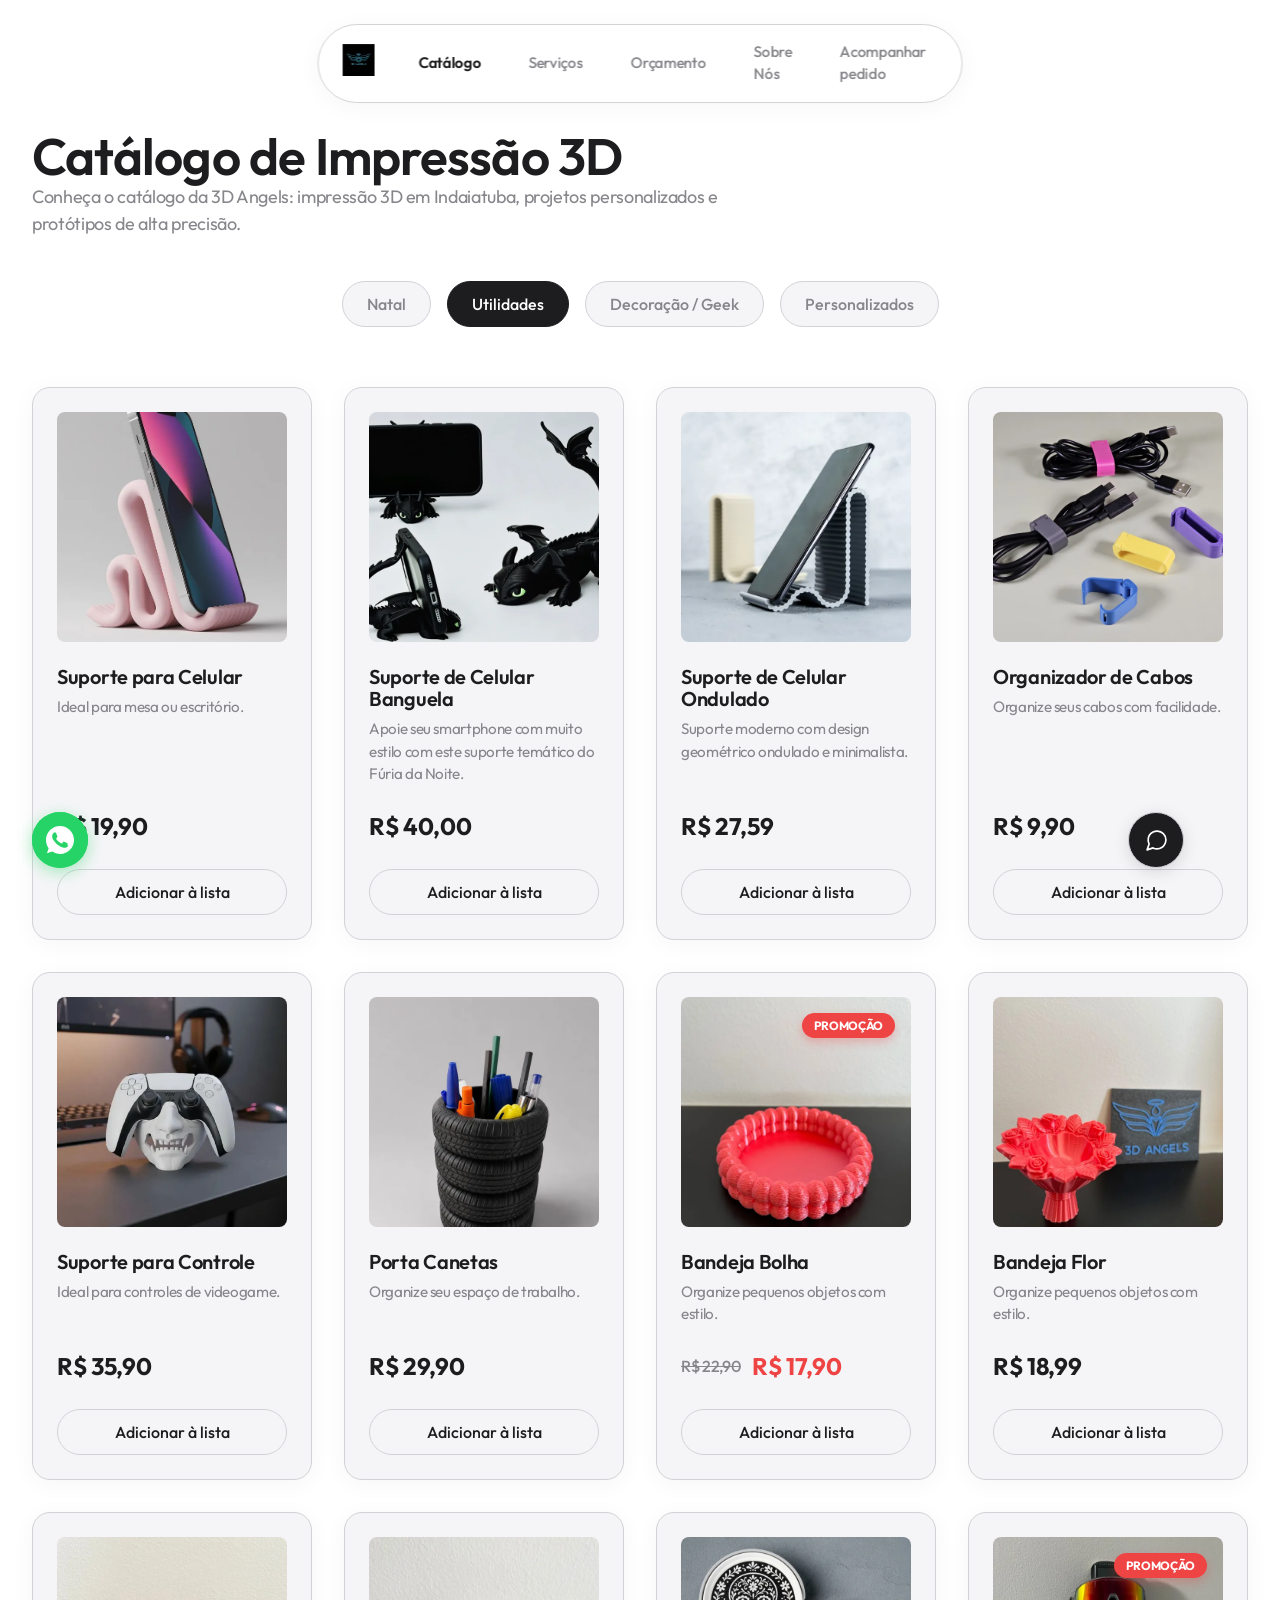
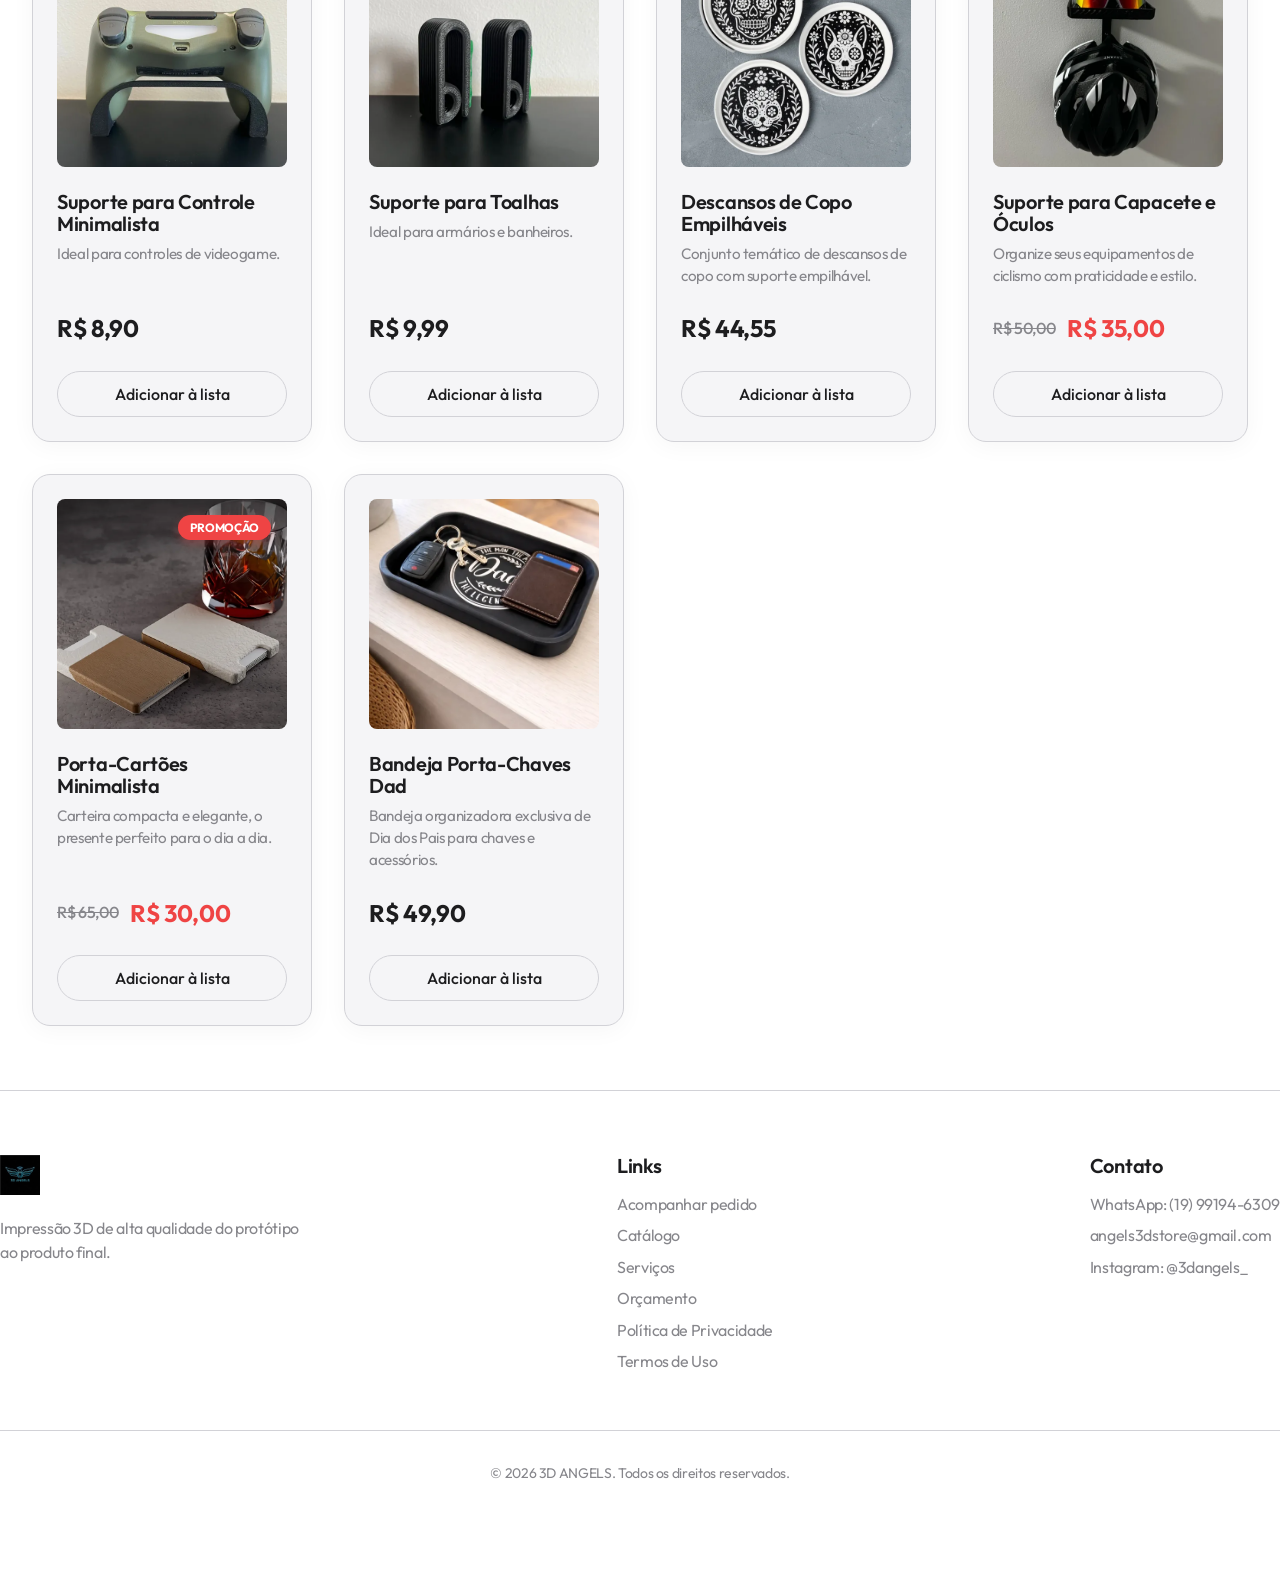
==== commit e6eb43b4: "Add order list and optimize catalog assets Adds a local wishlist/order flow for catalog products wit" ====
--- a/index.html
+++ b/index.html
@@ -43,7 +43,7 @@
     ]
   }
   </script>
-  <link rel="stylesheet" href="styles.css?v=16">
+  <link rel="stylesheet" href="styles.css?v=17">
   <link rel="icon" type="image/png" sizes="32x32" href="favicons/favicon-32x32.png">
   <link rel="icon" type="image/png" sizes="16x16" href="favicons/favicon-16x16.png">
   <link rel="apple-touch-icon" sizes="180x180" href="favicons/apple-touch-icon.png">
@@ -101,7 +101,7 @@
             onclick="abrirModal('img/catalogo/presepio-decorativo-natalino.png', 'Presépio decorativo natalino', 'Presépio decorativo com personagens e arco estrelado para celebrar o Natal.', 'R$ 55,00')"
             style="cursor:pointer">
             
-            <div class="img-wrapper"><img src="img/catalogo/presepio-decorativo-natalino.png" alt="Presépio decorativo natalino" loading="lazy" width="1000" height="750"></div>
+            <div class="img-wrapper"><img src="img/catalogo/presepio-decorativo-natalino.webp" decoding="async" alt="Presépio decorativo natalino" loading="lazy" width="1000" height="750"></div>
             <h3>Presépio decorativo natalino</h3>
             <p>Presépio decorativo com personagens e arco estrelado para celebrar o Natal.</p>
             <div class="produto-preco">R$ 55,00</div>
@@ -112,7 +112,7 @@
             onclick="abrirModal('img/catalogo/colecao-natal-organico-moderno.png', 'Coleção de Natal Orgânico Moderno', 'Personagens natalinos com formas orgânicas e texturas que valorizam a decoração.', 'R$ 39,45')"
             style="cursor:pointer">
             
-            <div class="img-wrapper"><img src="img/catalogo/colecao-natal-organico-moderno.png" alt="Coleção de Natal Orgânico Moderno" loading="lazy" width="1000" height="750"></div>
+            <div class="img-wrapper"><img src="img/catalogo/colecao-natal-organico-moderno.webp" decoding="async" alt="Coleção de Natal Orgânico Moderno" loading="lazy" width="1000" height="750"></div>
             <h3>Coleção de Natal Orgânico Moderno</h3>
             <p>Personagens natalinos com formas orgânicas e texturas que valorizam a decoração.</p>
             <div class="produto-preco">R$ 39,45</div>
@@ -123,7 +123,7 @@
             onclick="abrirModal('img/catalogo/rena-natalina.png', 'Rena Natalina', 'Rena decorativa com linhas delicadas e design minimalista. Valor por unidade.', 'R$ 15,00 / un.')"
             style="cursor:pointer">
             
-            <div class="img-wrapper"><img src="img/catalogo/rena-natalina.png" alt="Rena Natalina" loading="lazy" width="1000" height="750"></div>
+            <div class="img-wrapper"><img src="img/catalogo/rena-natalina.webp" decoding="async" alt="Rena Natalina" loading="lazy" width="1000" height="750"></div>
             <h3>Rena Natalina</h3>
             <p>Rena decorativa com linhas delicadas e design minimalista. Valor por unidade.</p>
             <div class="produto-preco">R$ 15,00 / un.</div>
@@ -134,7 +134,7 @@
             onclick="abrirModal('img/catalogo/pikachu-de-natal.png', 'Pikachu de Natal', 'Pikachu em uma versão natalina para presentear e decorar com personalidade.', 'De R$ 119,90 por R$ 89,90')"
             style="cursor:pointer">
             <div class="badge">Promoção</div>
-            <div class="img-wrapper"><img src="img/catalogo/pikachu-de-natal.png" alt="Pikachu de Natal" loading="lazy" width="1000" height="750"></div>
+            <div class="img-wrapper"><img src="img/catalogo/pikachu-de-natal.webp" decoding="async" alt="Pikachu de Natal" loading="lazy" width="1000" height="750"></div>
             <h3>Pikachu de Natal</h3>
             <p>Pikachu em uma versão natalina para presentear e decorar com personalidade.</p>
             <div class="produto-preco promocao-preco"><span class="preco-antigo">R$ 119,90</span><span class="preco-atual">R$ 89,90</span></div>
@@ -145,7 +145,7 @@
             onclick="abrirModal('img/catalogo/quebra-nozes-natal.png', 'Quebra-Nozes', 'O clássico Quebra-Nozes em uma versão decorativa moderna. Valor por unidade.', 'R$ 39,90 / un.')"
             style="cursor:pointer">
             
-            <div class="img-wrapper"><img src="img/catalogo/quebra-nozes-natal.png" alt="Quebra-Nozes" loading="lazy" width="1000" height="750"></div>
+            <div class="img-wrapper"><img src="img/catalogo/quebra-nozes-natal.webp" decoding="async" alt="Quebra-Nozes" loading="lazy" width="1000" height="750"></div>
             <h3>Quebra-Nozes</h3>
             <p>O clássico Quebra-Nozes em uma versão decorativa moderna. Valor por unidade.</p>
             <div class="produto-preco">R$ 39,90 / un.</div>
@@ -156,7 +156,7 @@
             onclick="abrirModal('img/catalogo/arvore-natal-japandi.png', 'Árvore de Natal Japandi', 'Árvore decorativa com formas espirais e estrela no topo, inspirada no estilo Japandi.', 'R$ 16,89')"
             style="cursor:pointer">
             
-            <div class="img-wrapper"><img src="img/catalogo/arvore-natal-japandi.png" alt="Árvore de Natal Japandi" loading="lazy" width="1000" height="750"></div>
+            <div class="img-wrapper"><img src="img/catalogo/arvore-natal-japandi.webp" decoding="async" alt="Árvore de Natal Japandi" loading="lazy" width="1000" height="750"></div>
             <h3>Árvore de Natal Japandi</h3>
             <p>Árvore decorativa com formas espirais e estrela no topo, inspirada no estilo Japandi.</p>
             <div class="produto-preco">R$ 16,89</div>
@@ -170,7 +170,7 @@
           <div class="card produto"
             onclick="abrirModal('img/catalogo/SuporteCelular.jpg', 'Suporte para Celular', 'Ideal para mesa ou escritório.', 'R$ 19,90')"
             style="cursor:pointer">
-            <div class="img-wrapper"><img src="img/catalogo/SuporteCelular.jpg" alt="Suporte para Celular"></div>
+            <div class="img-wrapper"><img src="img/catalogo/SuporteCelular.webp" decoding="async" alt="Suporte para Celular"></div>
             <h3>Suporte para Celular</h3>
             <p>Ideal para mesa ou escritório.</p>
             <div class="produto-preco">R$ 19,90</div>
@@ -181,7 +181,7 @@
           <div class="card produto"
             onclick="abrirModal('img/catalogo/suporte_celular_banguela.png', 'Suporte de Celular Banguela', 'Apoie seu smartphone com muito estilo com este suporte temático do Fúria da Noite.', 'R$ 40,00')"
             style="cursor:pointer">
-            <div class="img-wrapper"><img src="img/catalogo/suporte_celular_banguela.png" alt="Suporte de Celular Banguela"></div>
+            <div class="img-wrapper"><img src="img/catalogo/suporte_celular_banguela.webp" decoding="async" alt="Suporte de Celular Banguela"></div>
             <h3>Suporte de Celular Banguela</h3>
             <p>Apoie seu smartphone com muito estilo com este suporte temático do Fúria da Noite.</p>
             <div class="produto-preco">R$ 40,00</div>
@@ -191,7 +191,7 @@
           <div class="card produto"
             onclick="abrirModal('img/catalogo/suporte_celular_ondulado.png', 'Suporte de Celular Ondulado', 'Suporte de celular moderno com design geométrico ondulado. Minimalista, estável e perfeito para a sua mesa.', 'R$ 27,59')"
             style="cursor:pointer">
-            <div class="img-wrapper"><img src="img/catalogo/suporte_celular_ondulado.png" alt="Suporte de Celular Ondulado"></div>
+            <div class="img-wrapper"><img src="img/catalogo/suporte_celular_ondulado.webp" decoding="async" alt="Suporte de Celular Ondulado"></div>
             <h3>Suporte de Celular Ondulado</h3>
             <p>Suporte moderno com design geométrico ondulado e minimalista.</p>
             <div class="produto-preco">R$ 27,59</div>
@@ -201,7 +201,7 @@
           <div class="card produto"
             onclick="abrirModal('img/catalogo/OrganizadorDeFios.jpg', 'Organizador de Cabos', 'Organize seus cabos com facilidade.', 'R$ 9,90')"
             style="cursor:pointer">
-            <div class="img-wrapper"><img src="img/catalogo/OrganizadorDeFios.jpg" alt="Organizador de Cabos"></div>
+            <div class="img-wrapper"><img src="img/catalogo/OrganizadorDeFios.webp" decoding="async" alt="Organizador de Cabos"></div>
             <h3>Organizador de Cabos</h3>
             <p>Organize seus cabos com facilidade.</p>
             <div class="produto-preco">R$ 9,90</div>
@@ -212,7 +212,7 @@
           <div class="card produto"
             onclick="abrirModal('img/catalogo/SuporteControle.jpg', 'Suporte para Controle', 'Ideal para controles de videogame.', 'R$ 35,90')"
             style="cursor:pointer">
-            <div class="img-wrapper"><img src="img/catalogo/SuporteControle.jpg" alt="Suporte para Controle"></div>
+            <div class="img-wrapper"><img src="img/catalogo/SuporteControle.webp" decoding="async" alt="Suporte para Controle"></div>
             <h3>Suporte para Controle</h3>
             <p>Ideal para controles de videogame.</p>
             <div class="produto-preco">R$ 35,90</div>
@@ -223,7 +223,7 @@
           <div class="card produto"
             onclick="abrirModal('img/catalogo/PORTA_CANETAS.png', 'Porta Canetas', 'Organize seu espaço de trabalho.', 'R$ 29,90')"
             style="cursor:pointer">
-            <div class="img-wrapper"><img src="img/catalogo/PORTA_CANETAS.png" alt="Porta Canetas"></div>
+            <div class="img-wrapper"><img src="img/catalogo/PORTA_CANETAS.webp" decoding="async" alt="Porta Canetas"></div>
             <h3>Porta Canetas</h3>
             <p>Organize seu espaço de trabalho.</p>
             <div class="produto-preco">R$ 29,90</div>
@@ -234,7 +234,7 @@
             onclick="abrirModal('img/catalogo/BANDEJA_BOLHA.jpeg', 'Bandeja Bolha', 'Organize pequenos objetos com estilo.', 'R$ 17,90')"
             style="cursor:pointer">
             <div class="badge">Promoção</div>
-            <div class="img-wrapper"><img src="img/catalogo/BANDEJA_BOLHA.jpeg" alt="Bandeja Bolha"></div>
+            <div class="img-wrapper"><img src="img/catalogo/BANDEJA_BOLHA.webp" decoding="async" alt="Bandeja Bolha"></div>
             <h3>Bandeja Bolha</h3>
             <p>Organize pequenos objetos com estilo.</p>
             <div class="produto-preco promocao-preco"><span class="preco-antigo">R$ 22,90</span><span
@@ -245,7 +245,7 @@
           <div class="card produto"
             onclick="abrirModal('img/catalogo/BANDEJA_FLOR.jpeg', 'Bandeja Flor', 'Organize pequenos objetos com estilo.', 'R$ 18,99')"
             style="cursor:pointer">
-            <div class="img-wrapper"><img src="img/catalogo/BANDEJA_FLOR.jpeg" alt="Bandeja Flor"></div>
+            <div class="img-wrapper"><img src="img/catalogo/BANDEJA_FLOR.webp" decoding="async" alt="Bandeja Flor"></div>
             <h3>Bandeja Flor</h3>
             <p>Organize pequenos objetos com estilo.</p>
             <div class="produto-preco">R$ 18,99</div>
@@ -255,7 +255,7 @@
           <div class="card produto"
             onclick="abrirModal('img/catalogo/SUPORTE_CONTROLE2.jpeg', 'Suporte para Controle Minimalista', 'Ideal para controles de videogame.', 'R$ 8,90')"
             style="cursor:pointer">
-            <div class="img-wrapper"><img src="img/catalogo/SUPORTE_CONTROLE2.jpeg" alt="Suporte Minimalista"></div>
+            <div class="img-wrapper"><img src="img/catalogo/SUPORTE_CONTROLE2.webp" decoding="async" alt="Suporte Minimalista"></div>
             <h3>Suporte para Controle Minimalista</h3>
             <p>Ideal para controles de videogame.</p>
             <div class="produto-preco">R$ 8,90</div>
@@ -266,7 +266,7 @@
           <div class="card produto"
             onclick="abrirModal('img/catalogo/SUPORTE_TOALHAS.jpeg', 'Suporte para Toalhas', 'Ideal para armários e banheiros.', 'R$ 9,99')"
             style="cursor:pointer">
-            <div class="img-wrapper"><img src="img/catalogo/SUPORTE_TOALHAS.jpeg" alt="Suporte para Toalhas"></div>
+            <div class="img-wrapper"><img src="img/catalogo/SUPORTE_TOALHAS.webp" decoding="async" alt="Suporte para Toalhas"></div>
             <h3>Suporte para Toalhas</h3>
             <p>Ideal para armários e banheiros.</p>
             <div class="produto-preco">R$ 9,99</div>
@@ -277,7 +277,7 @@
           <div class="card produto"
             onclick="abrirModal('img/catalogo/descanso_copos_empilhaveis.jpg', 'Descansos de Copo Empilháveis', 'Conjunto de descansos de copo temáticos com suporte empilhável. Estampa detalhada no estilo de caveiras mexicanas.', 'R$ 44,55')"
             style="cursor:pointer">
-            <div class="img-wrapper"><img src="img/catalogo/descanso_copos_empilhaveis.jpg" alt="Descansos de Copo Empilháveis"></div>
+            <div class="img-wrapper"><img src="img/catalogo/descanso_copos_empilhaveis.webp" decoding="async" alt="Descansos de Copo Empilháveis"></div>
             <h3>Descansos de Copo Empilháveis</h3>
             <p>Conjunto temático de descansos de copo com suporte empilhável.</p>
             <div class="produto-preco">R$ 44,55</div>
@@ -288,7 +288,7 @@
             onclick="abrirModal('img/catalogo/suporte_capacete_bike.jpg', 'Suporte para Capacete e Óculos de Bicicleta', 'Organize seus equipamentos com estilo e praticidade. Suporte de parede resistente para capacete, óculos e acessórios de ciclismo.', 'R$ 35,00')"
             style="cursor:pointer">
             <div class="badge">Promoção</div>
-            <div class="img-wrapper"><img src="img/catalogo/suporte_capacete_bike.jpg" alt="Suporte para Capacete e Óculos de Bicicleta"></div>
+            <div class="img-wrapper"><img src="img/catalogo/suporte_capacete_bike.webp" decoding="async" alt="Suporte para Capacete e Óculos de Bicicleta"></div>
             <h3>Suporte para Capacete e Óculos</h3>
             <p>Organize seus equipamentos de ciclismo com praticidade e estilo.</p>
             <div class="produto-preco promocao-preco"><span class="preco-antigo">R$ 50,00</span><span class="preco-atual">R$ 35,00</span></div>
@@ -299,7 +299,7 @@
             onclick="abrirModal('img/catalogo/porta_cartoes_pais.jpg', 'Porta-Cartões Minimalista', 'Carteira porta-cartões compacta e moderna. Um acessório elegante e extremamente prático para o dia a dia.', 'R$ 30,00')"
             style="cursor:pointer">
             <div class="badge">Promoção</div>
-            <div class="img-wrapper"><img src="img/catalogo/porta_cartoes_pais.jpg" alt="Porta-Cartões Minimalista"></div>
+            <div class="img-wrapper"><img src="img/catalogo/porta_cartoes_pais.webp" decoding="async" alt="Porta-Cartões Minimalista"></div>
             <h3>Porta-Cartões Minimalista</h3>
             <p>Carteira compacta e elegante, o presente perfeito para o dia a dia.</p>
             <div class="produto-preco promocao-preco"><span class="preco-antigo">R$ 65,00</span><span class="preco-atual">R$ 30,00</span></div>
@@ -309,7 +309,7 @@
           <div class="card produto"
             onclick="abrirModal('img/catalogo/bandeja_chaves_dad.jpg', 'Bandeja Porta-Chaves Dad', 'Bandeja organizadora porta-chaves exclusiva de Dia dos Pais. Ideal para organizar chaves, carteiras e pequenos itens com estilo.', 'R$ 49,90')"
             style="cursor:pointer">
-            <div class="img-wrapper"><img src="img/catalogo/bandeja_chaves_dad.jpg" alt="Bandeja Porta-Chaves Dad"></div>
+            <div class="img-wrapper"><img src="img/catalogo/bandeja_chaves_dad.webp" decoding="async" alt="Bandeja Porta-Chaves Dad"></div>
             <h3>Bandeja Porta-Chaves Dad</h3>
             <p>Bandeja organizadora exclusiva de Dia dos Pais para chaves e acessórios.</p>
             <div class="produto-preco">R$ 49,90</div>
@@ -323,7 +323,7 @@
           <div class="card produto"
             onclick="abrirModal('img/catalogo/gato_caveira.png', 'Gato Caveira', 'Mini estátua decorativa de gato com detalhe de caveira metade do rosto exposto. Uma peça única e misteriosa para o seu ambiente.', 'R$ 16,89')"
             style="cursor:pointer">
-            <div class="img-wrapper"><img src="img/catalogo/gato_caveira.png" alt="Gato Caveira"></div>
+            <div class="img-wrapper"><img src="img/catalogo/gato_caveira.webp" decoding="async" alt="Gato Caveira"></div>
             <h3>Gato Caveira</h3>
             <p>Mini estátua de gato com metade do rosto exposto em estilo caveira.</p>
             <div class="produto-preco">R$ 16,89</div>
@@ -333,7 +333,7 @@
           <div class="card produto"
             onclick="abrirModal('img/catalogo/corvo.png', 'Corvo Negro Decorativo', 'Estátua decorativa detalhada de Corvo Negro com acabamento realista. Perfeito para decorações misteriosas, góticas ou coleções.', 'R$ 38,70')"
             style="cursor:pointer">
-            <div class="img-wrapper"><img src="img/catalogo/corvo.png" alt="Corvo Negro Decorativo"></div>
+            <div class="img-wrapper"><img src="img/catalogo/corvo.webp" decoding="async" alt="Corvo Negro Decorativo"></div>
             <h3>Corvo Negro Decorativo</h3>
             <p>Estátua rica em detalhes com acabamento realista de Corvo Negro.</p>
             <div class="produto-preco">R$ 38,70</div>
@@ -343,7 +343,7 @@
           <div class="card produto"
             onclick="abrirModal('img/catalogo/dragao_esqueleto.png', 'Dragão Esqueleto Colecionável', 'Mini figura articulada de Dragão Esqueleto. Totalmente móvel, detalhada e ideal para colecionadores e entusiastas de fantasia.', 'R$ 26,90')"
             style="cursor:pointer">
-            <div class="img-wrapper"><img src="img/catalogo/dragao_esqueleto.png" alt="Dragão Esqueleto Colecionável"></div>
+            <div class="img-wrapper"><img src="img/catalogo/dragao_esqueleto.webp" decoding="async" alt="Dragão Esqueleto Colecionável"></div>
             <h3>Dragão Esqueleto</h3>
             <p>Mini figura articulada de Dragão Esqueleto, com movimentos fluidos.</p>
             <div class="produto-preco">R$ 26,90</div>
@@ -353,7 +353,7 @@
           <div class="card produto"
             onclick="abrirModal('img/catalogo/spider_noir_funko.jpg', 'Spider-Noir — Estilo Funko', 'Decore seu ambiente com a versão colecionável do Spider-Noir. Design detalhado no clássico estilo cabeçudo que os fãs adoram.', 'R$ 45,00')"
             style="cursor:pointer">
-            <div class="img-wrapper"><img src="img/catalogo/spider_noir_funko.jpg" alt="Spider-Noir — Estilo Funko"></div>
+            <div class="img-wrapper"><img src="img/catalogo/spider_noir_funko.webp" decoding="async" alt="Spider-Noir — Estilo Funko"></div>
             <h3>Spider-Noir — Estilo Funko</h3>
             <p>Decore seu ambiente com a versão colecionável do clássico herói.</p>
             <div class="produto-preco">R$ 45,00</div>
@@ -363,7 +363,7 @@
           <div class="card produto"
             onclick="abrirModal('img/catalogo/suporte_echo_dot_atlas.jpg', 'Suporte para Echo Dot', 'Dê um toque de mitologia grega à sua Alexa com este suporte decorativo que une utilidade e sofisticação.', 'R$ 150,00')"
             style="cursor:pointer">
-            <div class="img-wrapper"><img src="img/catalogo/suporte_echo_dot_atlas.jpg" alt="Suporte para Echo Dot"></div>
+            <div class="img-wrapper"><img src="img/catalogo/suporte_echo_dot_atlas.webp" decoding="async" alt="Suporte para Echo Dot"></div>
             <h3>Suporte para Echo Dot</h3>
             <p>Dê um toque de mitologia grega à sua Alexa com este suporte decorativo que une utilidade e sofisticação.</p>
             <div class="produto-preco">R$ 150,00</div>
@@ -374,7 +374,7 @@
             onclick="abrirModal('img/catalogo/PORSHE_QUADRO.jpeg', 'Quadro Porsche', 'Decoração perfeita para amantes de carros.', 'R$ 15,90')"
             style="cursor:pointer">
             <div class="badge badge-popular">Mais vendido</div>
-            <div class="img-wrapper"><img src="img/catalogo/PORSHE_QUADRO.jpeg" alt="Quadro Porsche"></div>
+            <div class="img-wrapper"><img src="img/catalogo/PORSHE_QUADRO.webp" decoding="async" alt="Quadro Porsche"></div>
             <h3>Quadro Porsche</h3>
             <p>Decoração perfeita para amantes de carros.</p>
             <div class="produto-preco">R$ 15,90</div>
@@ -384,7 +384,7 @@
           <div class="card produto"
             onclick="abrirModal('img/catalogo/dragao_banguela_casal.jpeg', 'Dragão Banguela (Casal)', 'Combo Fúria da Noite e Fúria da Luz do filme Como Treinar o Seu Dragão.', 'R$ 50,00')"
             style="cursor:pointer">
-            <div class="img-wrapper"><img src="img/catalogo/dragao_banguela_casal.jpeg"
+            <div class="img-wrapper"><img src="img/catalogo/dragao_banguela_casal.webp" decoding="async"
                 alt="Dragão Banguela (Combo Casal)"></div>
             <div class="badge">Promoção</div>
             <h3>Dragão Banguela (Casal)</h3>
@@ -398,7 +398,7 @@
           <div class="card produto"
             onclick="abrirModal('img/catalogo/ELPRIMO.jpeg', 'Boneco El Primo', 'Perfeito para fãs de Brawl Stars.', 'R$ 49,90')"
             style="cursor:pointer">
-            <div class="img-wrapper"><img src="img/catalogo/ELPRIMO.jpeg" alt="Boneco El Primo"></div>
+            <div class="img-wrapper"><img src="img/catalogo/ELPRIMO.webp" decoding="async" alt="Boneco El Primo"></div>
             <h3>Boneco El Primo</h3>
             <p>Perfeito para fãs de Brawl Stars.</p>
             <div class="produto-preco">R$ 49,90</div>
@@ -408,7 +408,7 @@
           <div class="card produto"
             onclick="abrirModal('img/catalogo/DRAGAO_ARTICULADO.jpeg', 'Dragão Articulado', 'Ótimo presente decorativo.', 'R$ 20,90')"
             style="cursor:pointer">
-            <div class="img-wrapper"><img src="img/catalogo/DRAGAO_ARTICULADO.jpeg" alt="Dragão Articulado"></div>
+            <div class="img-wrapper"><img src="img/catalogo/DRAGAO_ARTICULADO.webp" decoding="async" alt="Dragão Articulado"></div>
             <h3>Dragão Articulado</h3>
             <p>Ótimo presente decorativo.</p>
             <div class="produto-preco">R$ 20,90</div>
@@ -419,7 +419,7 @@
           <div class="card produto"
             onclick="abrirModal('img/catalogo/MAE_E_FILHO.jpeg', 'Mãe e Filho', 'Presente especial e cheio de significado.', 'R$ 24,90')"
             style="cursor:pointer">
-            <div class="img-wrapper"><img src="img/catalogo/MAE_E_FILHO.jpeg" alt="Mãe e Filho"></div>
+            <div class="img-wrapper"><img src="img/catalogo/MAE_E_FILHO.webp" decoding="async" alt="Mãe e Filho"></div>
             <h3>Mãe e Filho</h3>
             <p>Presente especial e cheio de significado.</p>
             <div class="produto-preco">R$ 24,90</div>
@@ -429,7 +429,7 @@
           <div class="card produto"
             onclick="abrirModal('img/catalogo/CAVEIRA_DECO.jpeg', 'Caveira Decorativa', 'Ideal para setups e decoração moderna.', 'R$ 27,90')"
             style="cursor:pointer">
-            <div class="img-wrapper"><img src="img/catalogo/CAVEIRA_DECO.jpeg" alt="Caveira Decorativa"></div>
+            <div class="img-wrapper"><img src="img/catalogo/CAVEIRA_DECO.webp" decoding="async" alt="Caveira Decorativa"></div>
             <h3>Caveira Decorativa</h3>
             <p>Ideal para setups e decoração moderna.</p>
             <div class="produto-preco">R$ 27,90</div>
@@ -440,7 +440,7 @@
           <div class="card produto"
             onclick="abrirModal('img/catalogo/TE_AMO_DECO.jpeg', 'Decoração Te Amo', 'Mostre seu amor com estilo.', 'R$ 15,90')"
             style="cursor:pointer">
-            <div class="img-wrapper"><img src="img/catalogo/TE_AMO_DECO.jpeg" alt="Decoração Te Amo"></div>
+            <div class="img-wrapper"><img src="img/catalogo/TE_AMO_DECO.webp" decoding="async" alt="Decoração Te Amo"></div>
             <h3>Decoração "Te Amo"</h3>
             <p>Mostre seu amor com estilo.</p>
             <div class="produto-preco">R$ 15,90</div>
@@ -451,7 +451,7 @@
           <div class="card produto"
             onclick="abrirModal('img/catalogo/VASO_BONECO.jpeg', 'Vaso Boneco', 'Decore com um toque divertido.', 'R$ 19,90')"
             style="cursor:pointer">
-            <div class="img-wrapper"><img src="img/catalogo/VASO_BONECO.jpeg" alt="Vaso Boneco"></div>
+            <div class="img-wrapper"><img src="img/catalogo/VASO_BONECO.webp" decoding="async" alt="Vaso Boneco"></div>
             <h3>Vaso Boneco</h3>
             <p>Decore com um toque divertido.</p>
             <div class="produto-preco">R$ 19,90</div>
@@ -461,7 +461,7 @@
           <div class="card produto"
             onclick="abrirModal('img/catalogo/flexi_dino_pais.png', 'Flexi Dino Dia dos Pais', 'Um simpático dinossauro articulado com um coração especial para o melhor pai do mundo. Um presente criativo e divertido.', 'R$ 20,00')"
             style="cursor:pointer">
-            <div class="img-wrapper"><img src="img/catalogo/flexi_dino_pais.png" alt="Flexi Dino Dia dos Pais"></div>
+            <div class="img-wrapper"><img src="img/catalogo/flexi_dino_pais.webp" decoding="async" alt="Flexi Dino Dia dos Pais"></div>
             <h3>Flexi Dino Dia dos Pais</h3>
             <p>Dinossauro articulado divertido segurando um coração especial.</p>
             <div class="produto-preco">R$ 20,00</div>
@@ -471,7 +471,7 @@
           <div class="card produto"
             onclick="abrirModal('img/catalogo/darth_vader_pais.jpg', 'Placa Darth Vader — Dia dos Pais', 'Para os pais que são fãs de Star Wars! Placa decorativa com a clássica frase adaptada para os melhores pais do universo.', 'R$ 30,00')"
             style="cursor:pointer">
-            <div class="img-wrapper"><img src="img/catalogo/darth_vader_pais.jpg" alt="Placa Darth Vader — Dia dos Pais"></div>
+            <div class="img-wrapper"><img src="img/catalogo/darth_vader_pais.webp" decoding="async" alt="Placa Darth Vader — Dia dos Pais"></div>
             <h3>Placa Darth Vader — Dia dos Pais</h3>
             <p>O presente ideal de Dia dos Pais para os fãs de Star Wars.</p>
             <div class="produto-preco">R$ 30,00</div>
@@ -481,7 +481,7 @@
           <div class="card produto"
             onclick="abrirModal('img/catalogo/estatua_minimalista_pai_filho.png', 'Estátua Minimalista Pai e Filho', 'Estátua decorativa minimalista representando a conexão única entre pai e filho. O filho com sua capa de super-herói, mostrando que o pai é o seu maior herói.', 'R$ 22,90')"
             style="cursor:pointer">
-            <div class="img-wrapper"><img src="img/catalogo/estatua_minimalista_pai_filho.png" alt="Estátua Minimalista Pai e Filho"></div>
+            <div class="img-wrapper"><img src="img/catalogo/estatua_minimalista_pai_filho.webp" decoding="async" alt="Estátua Minimalista Pai e Filho"></div>
             <h3>Estátua Minimalista Pai e Filho</h3>
             <p>Estátua decorativa minimalista representando a conexão única de pai e filho.</p>
             <div class="produto-preco">R$ 22,90</div>
@@ -495,7 +495,7 @@
           <div class="card produto"
             onclick="abrirModal('img/catalogo/personagem_personalizado.jpeg', 'Personagem Personalizado Único', 'Criamos um boneco ou personagem com características reais e únicas sob medida.', 'Sob consulta')"
             style="cursor:pointer">
-            <div class="img-wrapper"><img src="img/catalogo/personagem_personalizado.jpeg"
+            <div class="img-wrapper"><img src="img/catalogo/personagem_personalizado.webp" decoding="async"
                 alt="Personagem Personalizado Único"></div>
             <h3>Personagem Personalizado Único</h3>
             <p>Criamos um boneco ou personagem com características reais e únicas sob medida.</p>
@@ -507,7 +507,7 @@
           <div class="card produto"
             onclick="abrirModal('img/catalogo/DOG_CHAVEIRO.jpeg', 'Chaveiro — Cachorro', 'Envie sua foto, nós criamos o chaveiro.', 'Sob consulta')"
             style="cursor:pointer">
-            <div class="img-wrapper"><img src="img/catalogo/DOG_CHAVEIRO.jpeg" alt="Chaveiro Cachorro"></div>
+            <div class="img-wrapper"><img src="img/catalogo/DOG_CHAVEIRO.webp" decoding="async" alt="Chaveiro Cachorro"></div>
             <h3>Chaveiro — Cachorro</h3>
             <p>Envie sua foto, nós criamos o chaveiro.</p>
             <div class="produto-preco">Sob consulta</div>
@@ -518,7 +518,7 @@
           <div class="card produto"
             onclick="abrirModal('img/catalogo/DOG2_CHAVEIRO.jpeg', 'Chaveiro — Cachorro II', 'Seu melhor amigo, sempre com você.', 'Sob consulta')"
             style="cursor:pointer">
-            <div class="img-wrapper"><img src="img/catalogo/DOG2_CHAVEIRO.jpeg" alt="Chaveiro Cachorro II"></div>
+            <div class="img-wrapper"><img src="img/catalogo/DOG2_CHAVEIRO.webp" decoding="async" alt="Chaveiro Cachorro II"></div>
             <h3>Chaveiro — Cachorro II</h3>
             <p>Seu melhor amigo, sempre com você.</p>
             <div class="produto-preco">Sob consulta</div>
@@ -529,7 +529,7 @@
           <div class="card produto"
             onclick="abrirModal('img/catalogo/CAT_CHAVEIRO.jpeg', 'Chaveiro — Gato', 'Um mimo único feito a partir do seu pet.', 'Sob consulta')"
             style="cursor:pointer">
-            <div class="img-wrapper"><img src="img/catalogo/CAT_CHAVEIRO.jpeg" alt="Chaveiro Gato"></div>
+            <div class="img-wrapper"><img src="img/catalogo/CAT_CHAVEIRO.webp" decoding="async" alt="Chaveiro Gato"></div>
             <h3>Chaveiro — Gato</h3>
             <p>Um mimo único feito a partir do seu pet.</p>
             <div class="produto-preco">Sob consulta</div>
@@ -540,7 +540,7 @@
           <div class="card produto"
             onclick="abrirModal('img/catalogo/CAT2_CHAVEIRO.jpeg', 'Chaveiro — Gato II', 'Personalizado com as feições do seu gato.', 'Sob consulta')"
             style="cursor:pointer">
-            <div class="img-wrapper"><img src="img/catalogo/CAT2_CHAVEIRO.jpeg" alt="Chaveiro Gato II"></div>
+            <div class="img-wrapper"><img src="img/catalogo/CAT2_CHAVEIRO.webp" decoding="async" alt="Chaveiro Gato II"></div>
             <h3>Chaveiro — Gato II</h3>
             <p>Personalizado com as feições do seu gato.</p>
             <div class="produto-preco">Sob consulta</div>
@@ -592,10 +592,24 @@
         <h2 id="modal-nome"></h2>
         <p id="modal-desc"></p>
         <div class="modal-preco" id="modal-preco"></div>
+        <button class="btn-whatsapp modal-btn-wpp" id="modal-add-order">Adicionar à lista</button>
         <button class="btn-whatsapp modal-btn-wpp" id="modal-btn-wpp">Pedir no WhatsApp</button>
       </div>
     </div>
   </div>
+
+  <button id="order-open" class="order-open" type="button" hidden>Minha lista · <span id="order-count">0</span></button>
+  <p id="order-status" class="order-status" role="status" aria-live="polite"></p>
+  <dialog id="order-dialog" aria-labelledby="order-title">
+    <div class="order-heading"><h2 id="order-title">Minha lista de pedido</h2><button id="order-close" type="button" aria-label="Fechar lista">×</button></div>
+    <p>Escolha as quantidades e envie sua lista para combinar os detalhes com a equipe.</p>
+    <div id="order-items"></div>
+    <label for="order-notes">Cores, personalizações ou outras observações</label>
+    <textarea id="order-notes" rows="3" maxlength="1000" placeholder="Ex.: quero as peças na cor azul."></textarea>
+    <p class="order-disclaimer">Valores exibidos são referências do catálogo. Frete, personalizações, disponibilidade e total serão confirmados no atendimento.</p>
+    <a id="order-send" class="btn-whatsapp" target="_blank" rel="noopener noreferrer">Enviar lista pelo WhatsApp</a>
+    <button id="order-continue" type="button">Continuar escolhendo</button>
+  </dialog>
 
   <!-- WhatsApp Flutuante -->
   <a href="https://wa.me/5519991946309" target="_blank" rel="noopener noreferrer" class="whatsapp-float" aria-label="Fale conosco no WhatsApp">
@@ -605,7 +619,8 @@
     </svg>
   </a>
 
-  <script src="script.js?v=8-scroll" defer></script>
+  <script src="script.js?v=9-order" defer></script>
+  <script src="pedido.js?v=2" defer></script>
   <script src="chatbot.js?v=6-icons" defer></script>
 </body>
 
--- a/styles.css
+++ b/styles.css
@@ -19,6 +19,53 @@
   --ease-fluid: cubic-bezier(0.4, 0, 0.2, 1);
 }
 
+/* Catalog order list */
+[hidden] { display: none !important; }
+.order-open {
+  position: fixed; bottom: 24px; left: 50%; transform: translateX(-50%);
+  z-index: 990; border: 0; border-radius: 999px; padding: 14px 24px;
+  background: var(--text-main); color: white; font: inherit; font-weight: 600;
+  box-shadow: 0 4px 24px #0003; cursor: pointer; white-space: nowrap;
+}
+.order-status {
+  position: fixed; bottom: 92px; left: 50%; transform: translateX(-50%);
+  max-width: min(90vw, 420px); background: #1d1d1f; color: white;
+  padding: 12px 20px; border-radius: 12px; z-index: 10000;
+  opacity: 0; pointer-events: none; text-align: center;
+}
+.order-status.visible { opacity: 1; }
+#order-dialog {
+  margin: auto; padding: 24px; width: min(600px, calc(100% - 24px));
+  max-height: 88dvh; overflow-y: auto; overscroll-behavior: contain;
+  border: 1px solid var(--border-color); border-radius: 20px;
+  background: var(--bg-color); color: var(--text-main);
+}
+#order-dialog::backdrop { background: #0009; }
+.order-heading { display: flex; align-items: center; justify-content: space-between; gap: 12px; }
+.order-heading h2 { font-size: 1.5rem; }
+#order-dialog button { font: inherit; cursor: pointer; min-height: 44px; }
+#order-close { border: none; background: transparent; font-size: 2rem !important; min-width: 44px; }
+.order-item { padding: 18px 0; border-bottom: 1px solid var(--border-color); }
+.order-item strong { overflow-wrap: anywhere; }
+.order-item p { margin: 4px 0 10px; }
+.order-controls { display: flex; align-items: end; gap: 16px; }
+.order-controls label { display: flex; align-items: center; gap: 12px; }
+.order-controls input { width: 70px; min-height: 44px; padding: 8px; font: inherit; }
+.order-controls button, #order-continue { padding: 8px 12px; background: white; border: 1px solid var(--border-color); border-radius: 8px; }
+#order-dialog > label { display: block; margin-top: 20px; }
+#order-notes { width: 100%; margin-top: 8px; padding: 12px; font: inherit; font-size: 16px; border: 1px solid var(--border-color); border-radius: 8px; resize: vertical; }
+.order-disclaimer { font-size: .875rem; margin: 12px 0; color: #555; }
+#order-send { display: block; text-align: center; padding: 14px; }
+#order-continue { display: block; width: 100%; margin-top: 12px; }
+body:has(.order-open) footer { padding-bottom: 110px; }
+@media (max-width: 600px) {
+  .order-open { bottom: calc(18px + env(safe-area-inset-bottom)); padding: 12px 18px; }
+  #order-dialog { padding: 18px; }
+  .order-controls { flex-wrap: wrap; }
+  .produto-modal { padding: 12px; }
+  .produto-modal-content { max-height: 90dvh; overflow-y: auto; }
+}
+
 * {
   margin: 0;
   padding: 0;
